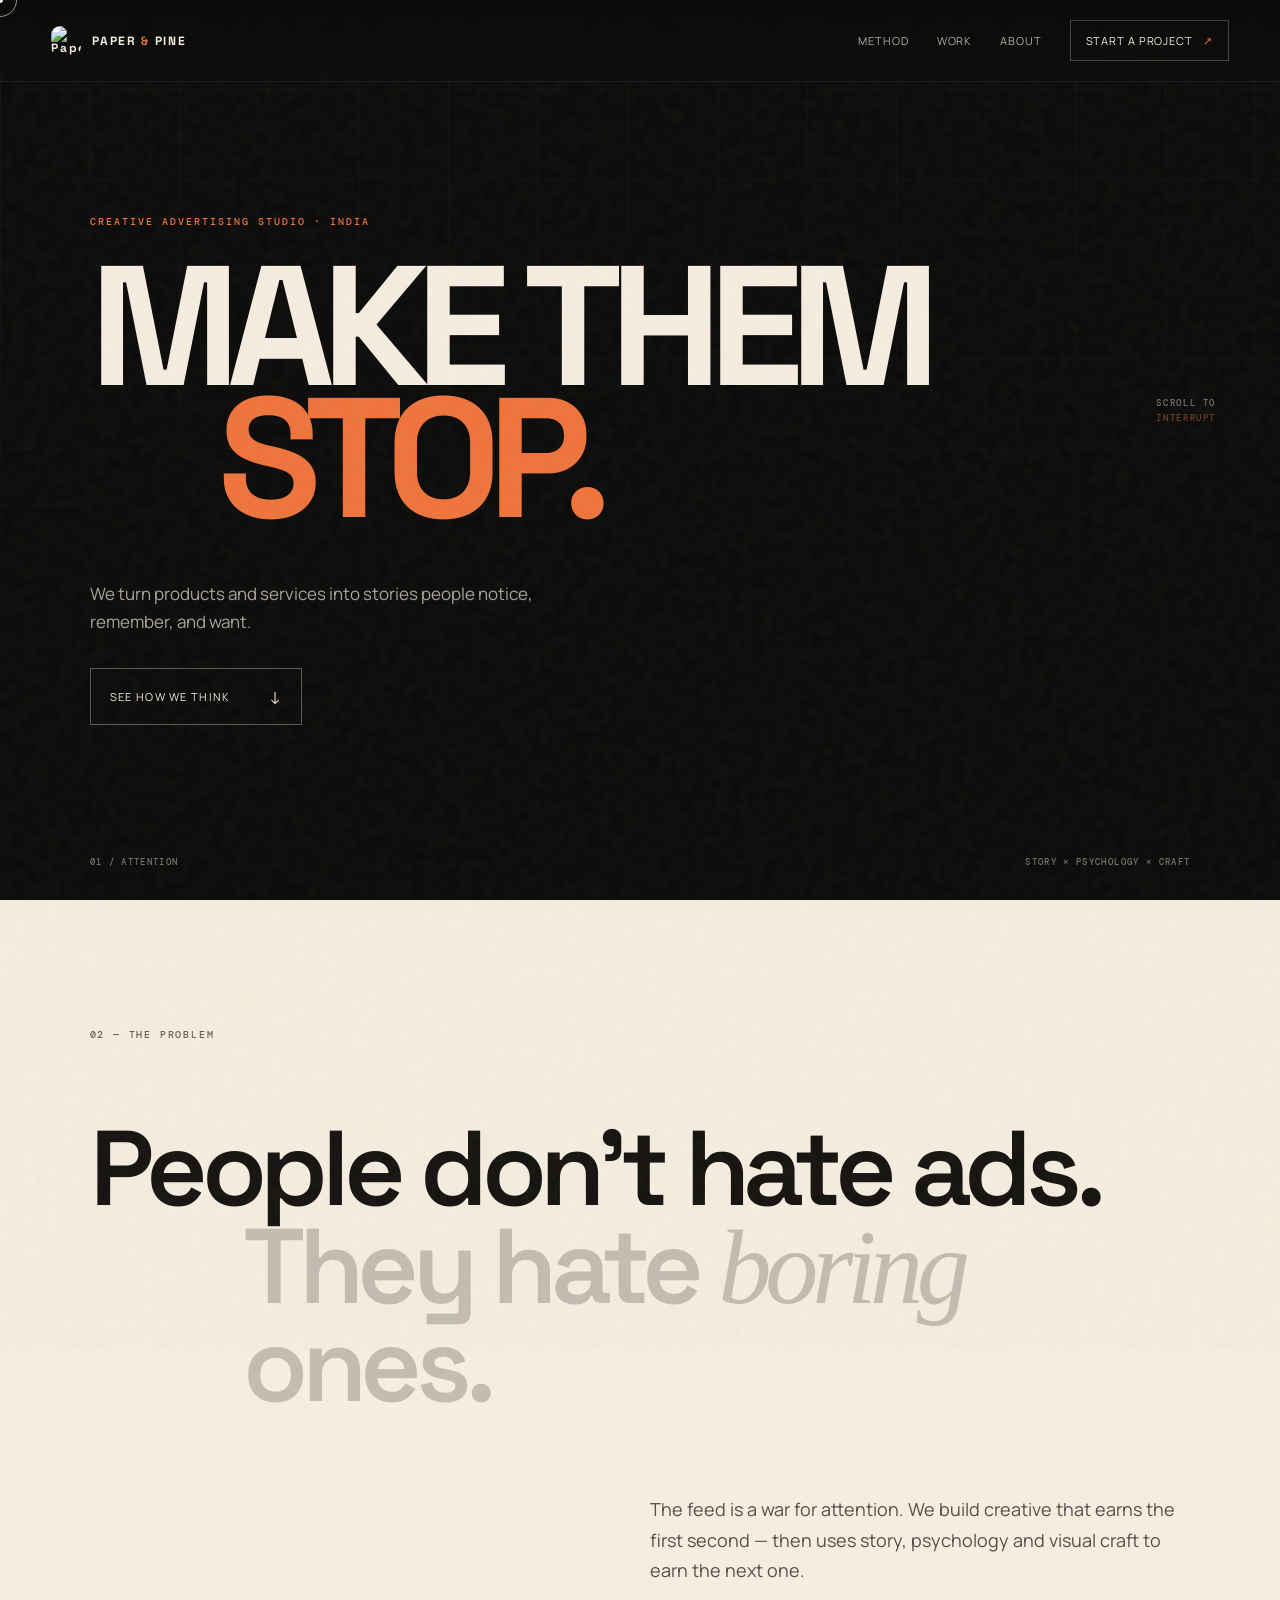
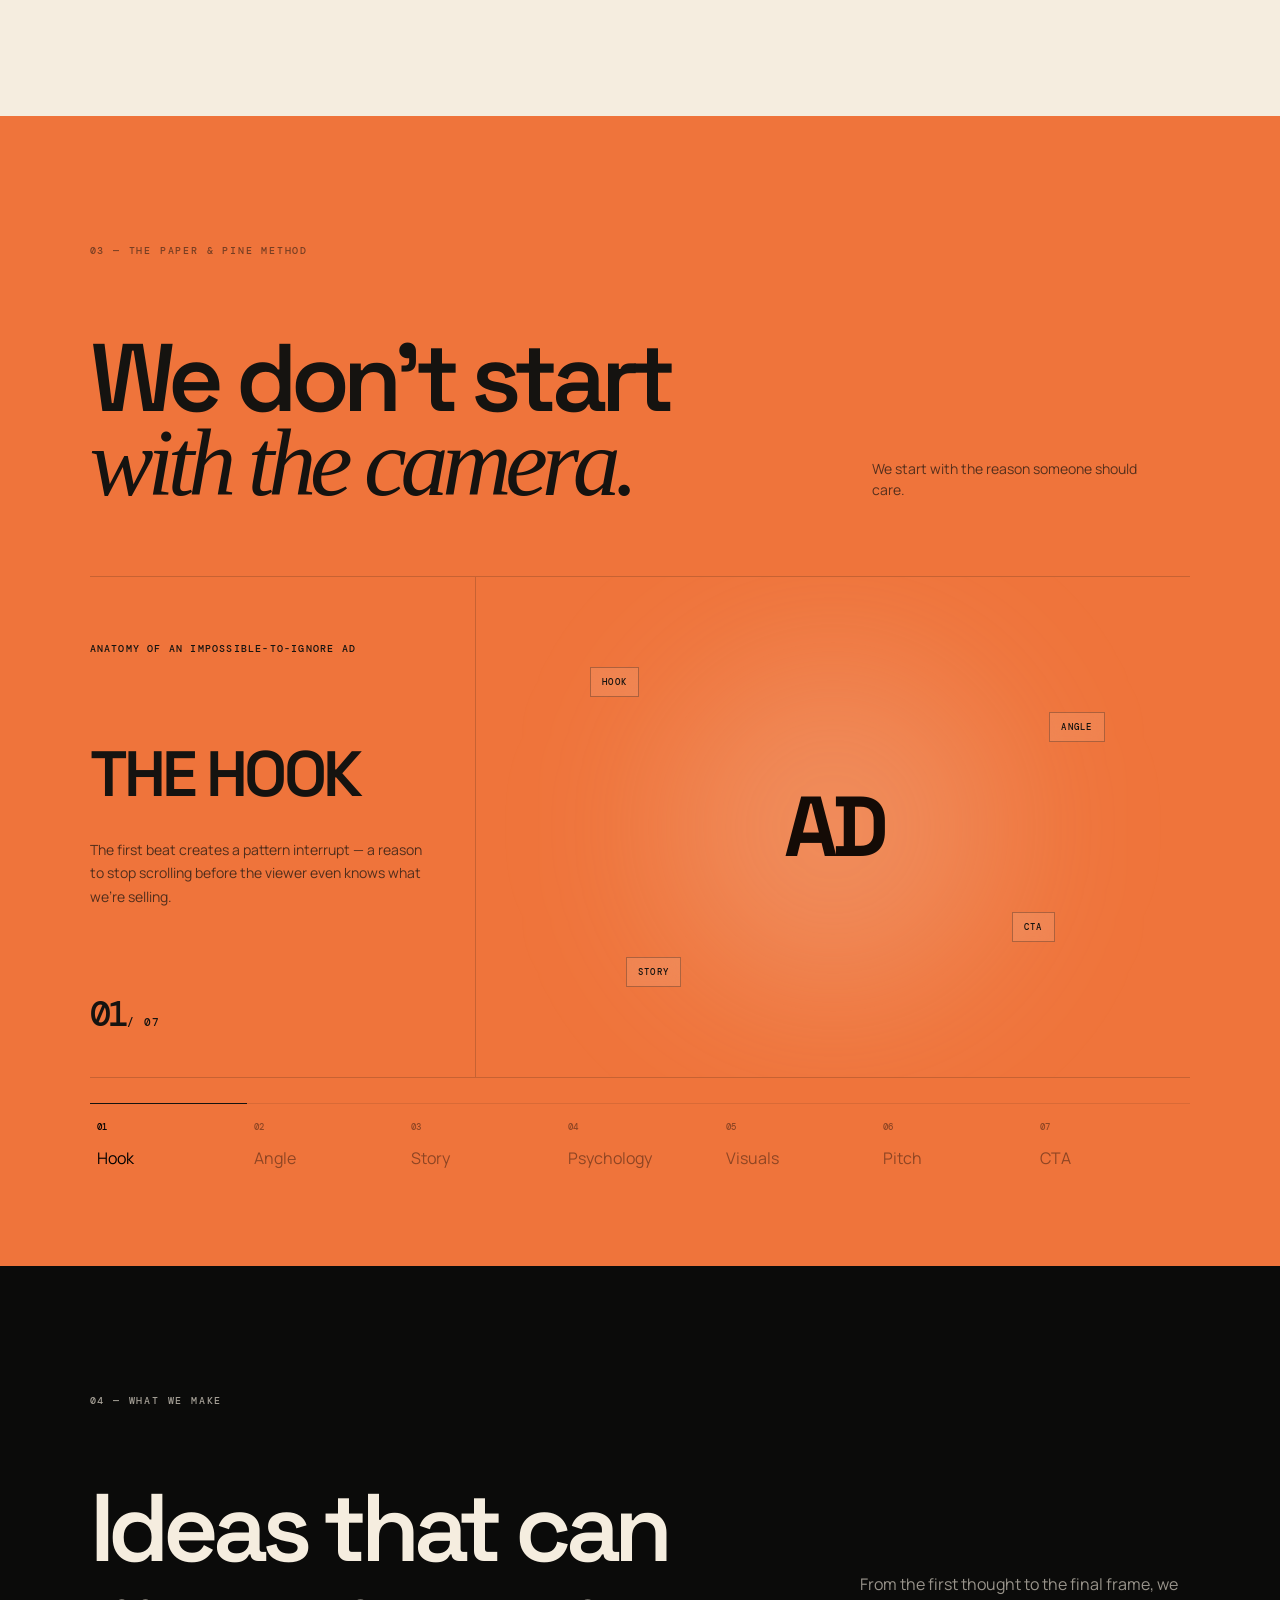
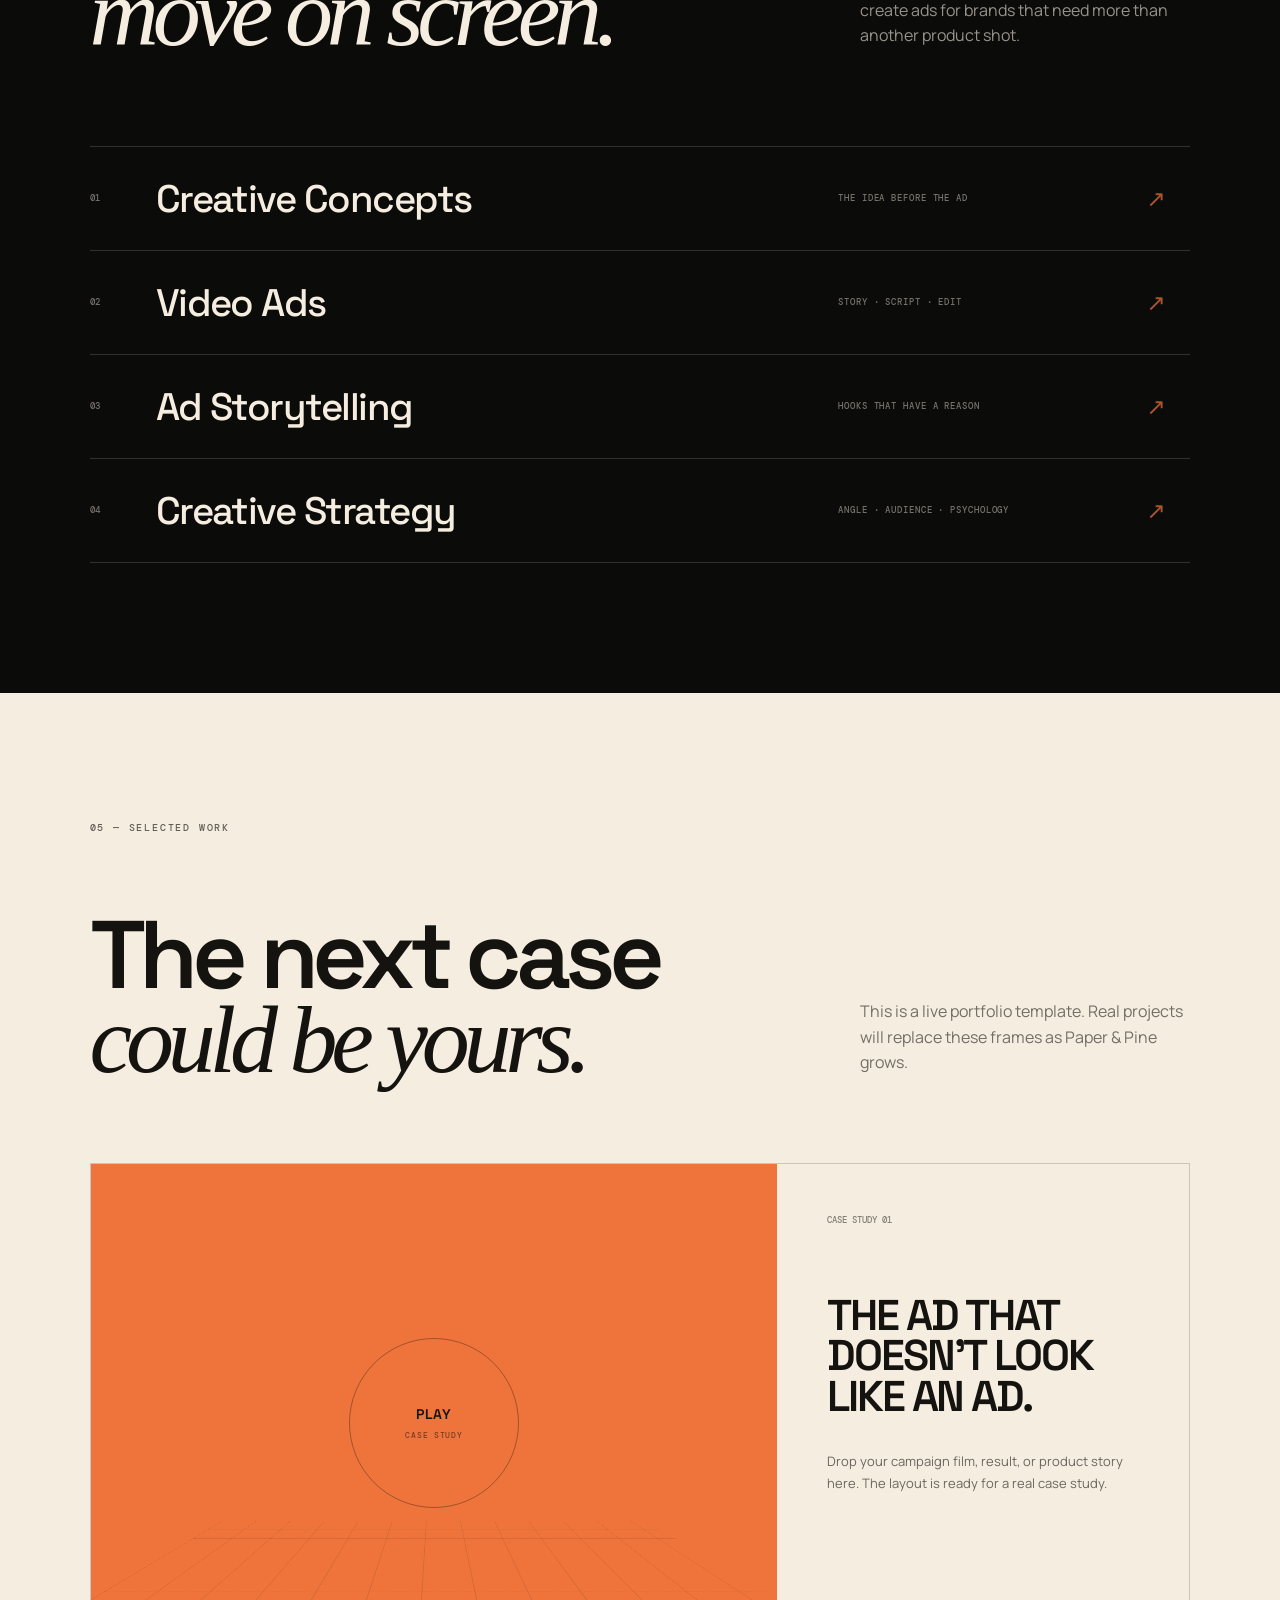
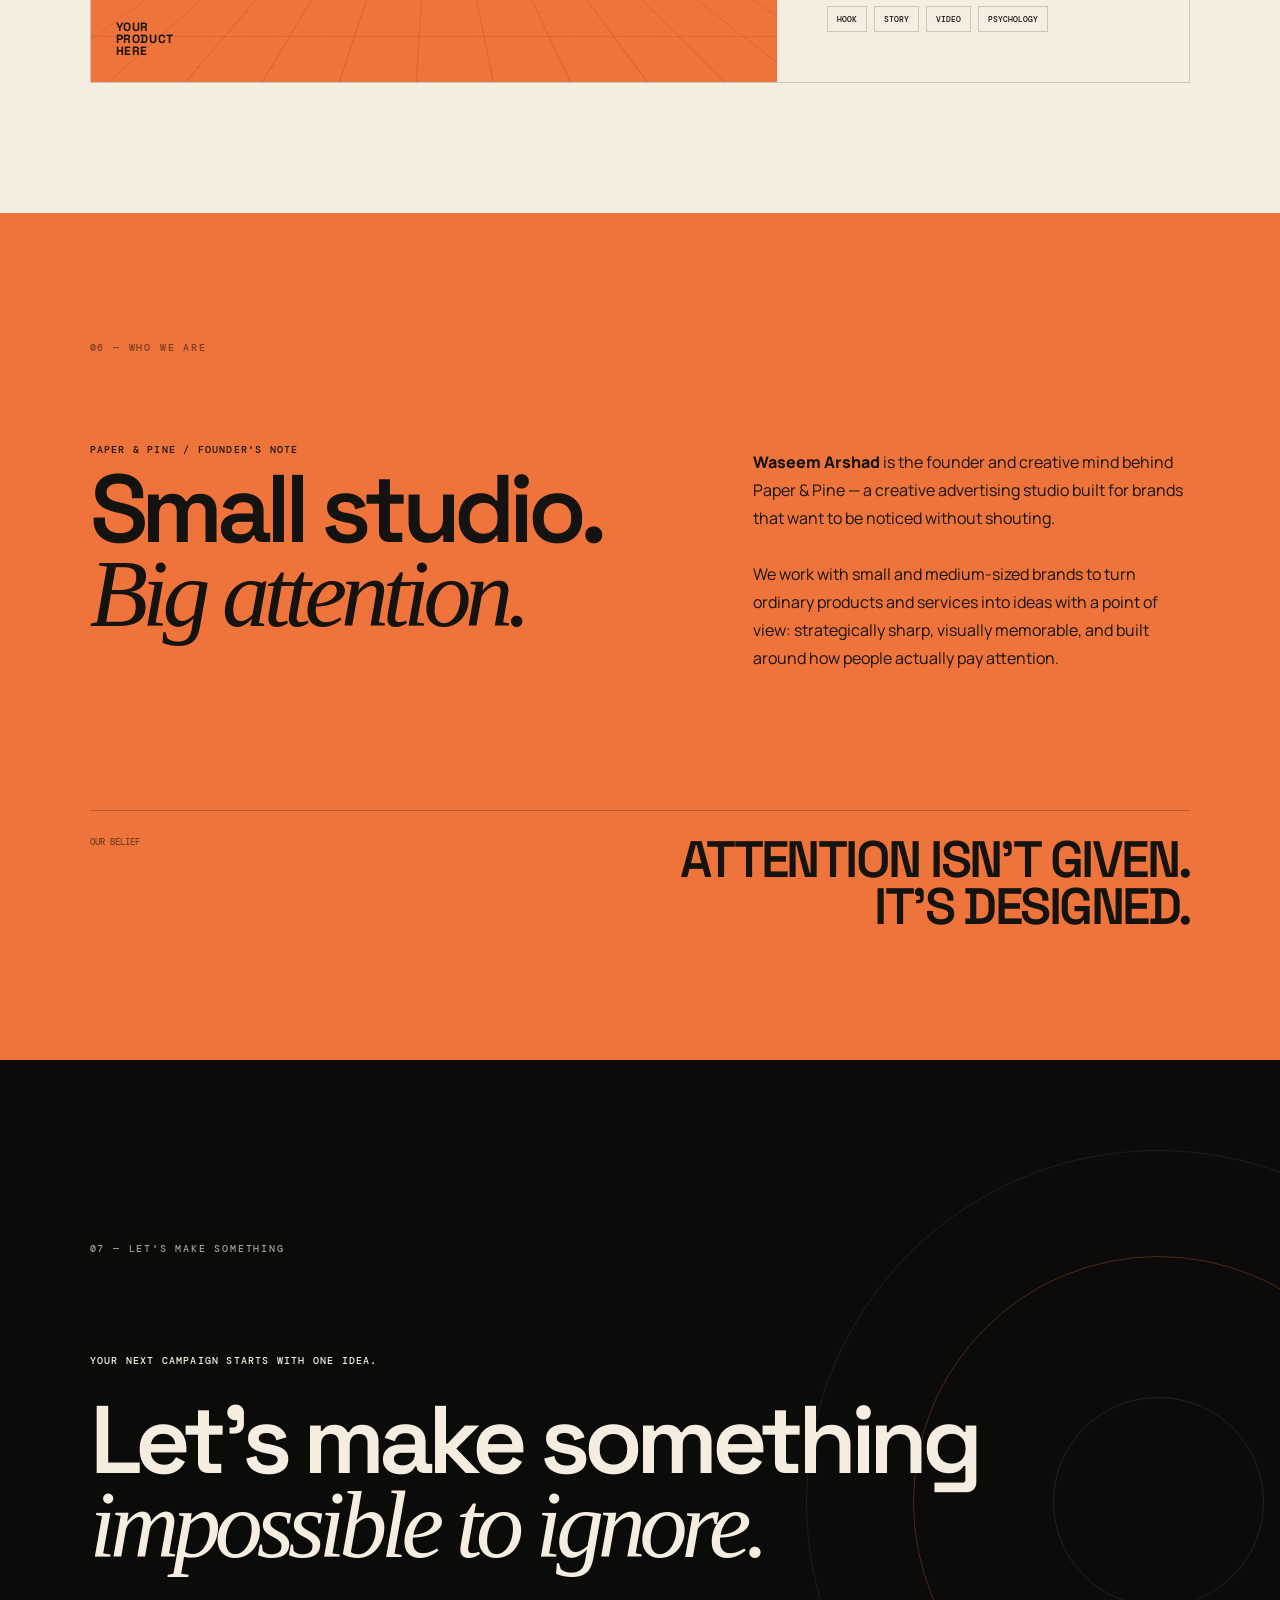
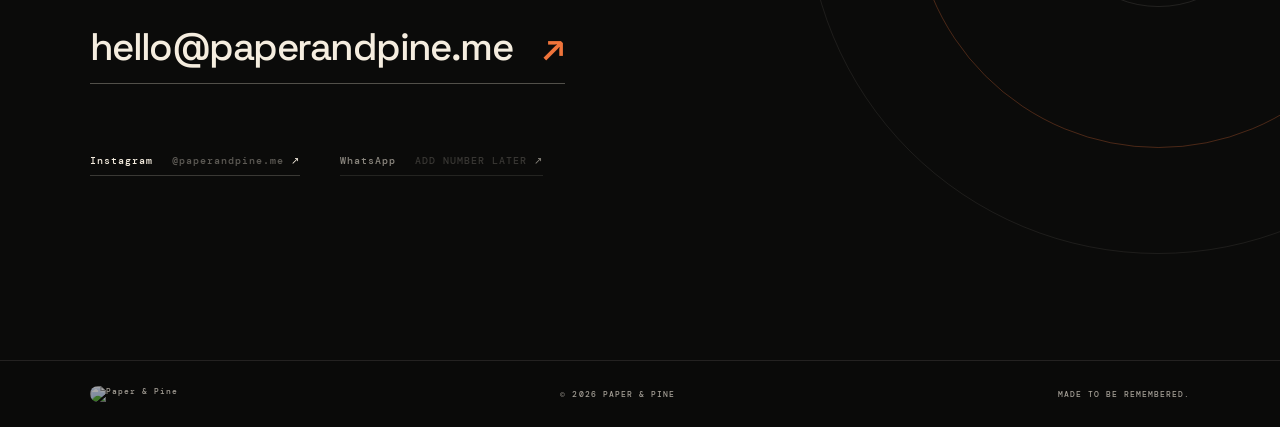
==== index.html @ f8dd753f "Add files via upload" ====
<!doctype html>
<html lang="en">
<head>
  <meta charset="utf-8" />
  <meta name="viewport" content="width=device-width, initial-scale=1" />
  <meta name="theme-color" content="#ef743b" />
  <meta name="description" content="Paper & Pine — creative advertising studio creating impossible-to-ignore video ads through storytelling, psychology and sharp creative concepts." />
  <title>Paper & Pine — Make Something Impossible to Ignore</title>
  <link rel="preconnect" href="https://fonts.googleapis.com">
  <link rel="preconnect" href="https://fonts.gstatic.com" crossorigin>
  <link href="https://fonts.googleapis.com/css2?family=DM+Mono:wght@400;500&family=Manrope:wght@400;500;600;700;800&family=Space+Grotesk:wght@400;500;600;700&display=swap" rel="stylesheet">
  <link rel="stylesheet" href="styles.css" />
</head>
<body>
  <div class="noise"></div>
  <div class="cursor-dot"></div>
  <div class="cursor-ring"></div>

  <header class="nav">
    <a class="brand" href="#top" aria-label="Paper and Pine home">
      <img src="assets/paper-pine-logo.png" alt="Paper & Pine logo" />
      <span>PAPER <i>&</i> PINE</span>
    </a>
    <nav>
      <a href="#method">Method</a>
      <a href="#work">Work</a>
      <a href="#about">About</a>
      <a href="#contact" class="nav-cta">Start a project <span>↗</span></a>
    </nav>
  </header>

  <main id="top">
    <section class="hero section-dark">
      <div class="hero-grid"></div>
      <div class="hero-copy">
        <p class="eyebrow reveal">CREATIVE ADVERTISING STUDIO · INDIA</p>
        <h1 class="hero-title">
          <span class="line reveal">MAKE THEM</span>
          <span class="line orange reveal delay-1">STOP.</span>
        </h1>
        <p class="hero-sub reveal delay-2">We turn products and services into stories people notice, remember, and want.</p>
        <a class="magnetic-button reveal delay-3" href="#method"><span>See how we think</span><b>↓</b></a>
      </div>
      <div class="hero-side-note">SCROLL TO<br><span>INTERRUPT</span></div>
      <div class="hero-mark" aria-hidden="true">
        <img src="assets/paper-pine-logo.png" alt="" />
      </div>
      <div class="hero-bottom">
        <span>01 / ATTENTION</span>
        <span>STORY × PSYCHOLOGY × CRAFT</span>
      </div>
    </section>

    <section class="manifesto section-cream">
      <div class="section-label">02 — THE PROBLEM</div>
      <div class="manifesto-wrap">
        <p class="big-statement">People don't hate ads.</p>
        <p class="big-statement muted">They hate <em>boring</em> ones.</p>
        <p class="manifesto-copy">The feed is a war for attention. We build creative that earns the first second — then uses story, psychology and visual craft to earn the next one.</p>
      </div>
    </section>

    <section id="method" class="method section-orange">
      <div class="section-label dark-label">03 — THE PAPER & PINE METHOD</div>
      <div class="method-heading">
        <h2>We don't start<br><span>with the camera.</span></h2>
        <p>We start with the reason someone should care.</p>
      </div>
      <div class="breakdown-shell">
        <div class="breakdown-copy">
          <p class="mono">ANATOMY OF AN IMPOSSIBLE-TO-IGNORE AD</p>
          <h3 id="breakdownTitle">THE HOOK</h3>
          <p id="breakdownText">The first beat creates a pattern interrupt — a reason to stop scrolling before the viewer even knows what we're selling.</p>
          <div class="breakdown-counter"><span id="stepNo">01</span><span>/ 07</span></div>
        </div>
        <div class="scene3d" id="scene3d">
          <div class="scene-glow"></div>
          <canvas id="threeCanvas"></canvas>
          <div class="orbit-label label-hook">HOOK</div>
          <div class="orbit-label label-angle">ANGLE</div>
          <div class="orbit-label label-story">STORY</div>
          <div class="orbit-label label-cta">CTA</div>
          <div class="core-word">AD</div>
        </div>
      </div>
      <div class="method-steps" id="methodSteps">
        <button class="method-step active" data-step="0"><span>01</span>Hook</button>
        <button class="method-step" data-step="1"><span>02</span>Angle</button>
        <button class="method-step" data-step="2"><span>03</span>Story</button>
        <button class="method-step" data-step="3"><span>04</span>Psychology</button>
        <button class="method-step" data-step="4"><span>05</span>Visuals</button>
        <button class="method-step" data-step="5"><span>06</span>Pitch</button>
        <button class="method-step" data-step="6"><span>07</span>CTA</button>
      </div>
    </section>

    <section class="services section-dark">
      <div class="section-label">04 — WHAT WE MAKE</div>
      <div class="services-intro">
        <h2>Ideas that can<br><span>move on screen.</span></h2>
        <p>From the first thought to the final frame, we create ads for brands that need more than another product shot.</p>
      </div>
      <div class="service-list">
        <div class="service-row"><span>01</span><strong>Creative Concepts</strong><small>THE IDEA BEFORE THE AD</small><b>↗</b></div>
        <div class="service-row"><span>02</span><strong>Video Ads</strong><small>STORY · SCRIPT · EDIT</small><b>↗</b></div>
        <div class="service-row"><span>03</span><strong>Ad Storytelling</strong><small>HOOKS THAT HAVE A REASON</small><b>↗</b></div>
        <div class="service-row"><span>04</span><strong>Creative Strategy</strong><small>ANGLE · AUDIENCE · PSYCHOLOGY</small><b>↗</b></div>
      </div>
    </section>

    <section id="work" class="work section-cream">
      <div class="section-label">05 — SELECTED WORK</div>
      <div class="work-heading">
        <h2>The next case<br><span>could be yours.</span></h2>
        <p>This is a live portfolio template. Real projects will replace these frames as Paper & Pine grows.</p>
      </div>
      <article class="case-template">
        <div class="case-visual">
          <div class="case-grid"></div>
          <div class="case-play">PLAY<br><span>CASE STUDY</span></div>
          <div class="case-stamp">YOUR<br>PRODUCT<br>HERE</div>
        </div>
        <div class="case-meta">
          <span>CASE STUDY 01</span>
          <h3>THE AD THAT<br>DOESN'T LOOK LIKE AN AD.</h3>
          <p>Drop your campaign film, result, or product story here. The layout is ready for a real case study.</p>
          <div class="fake-tags"><i>HOOK</i><i>STORY</i><i>VIDEO</i><i>PSYCHOLOGY</i></div>
        </div>
      </article>
    </section>

    <section id="about" class="about section-orange">
      <div class="section-label dark-label">06 — WHO WE ARE</div>
      <div class="about-grid">
        <div>
          <p class="mono">PAPER & PINE / FOUNDER'S NOTE</p>
          <h2>Small studio.<br><span>Big attention.</span></h2>
        </div>
        <div class="about-copy">
          <p><strong>Waseem Arshad</strong> is the founder and creative mind behind Paper & Pine — a creative advertising studio built for brands that want to be noticed without shouting.</p>
          <p>We work with small and medium-sized brands to turn ordinary products and services into ideas with a point of view: strategically sharp, visually memorable, and built around how people actually pay attention.</p>
        </div>
      </div>
      <div class="belief"><span>OUR BELIEF</span><strong>ATTENTION ISN'T GIVEN.<br>IT'S DESIGNED.</strong></div>
    </section>

    <section id="contact" class="contact section-dark">
      <div class="contact-orbit" aria-hidden="true"></div>
      <div class="section-label">07 — LET'S MAKE SOMETHING</div>
      <div class="contact-content">
        <p class="mono">YOUR NEXT CAMPAIGN STARTS WITH ONE IDEA.</p>
        <h2>Let's make something<br><span>impossible to ignore.</span></h2>
        <a class="contact-email" href="mailto:hello@paperandpine.me">hello@paperandpine.me <span>↗</span></a>
        <div class="contact-links">
          <a href="https://instagram.com/paperandpine.me" target="_blank" rel="noopener">Instagram <span>@paperandpine.me</span> ↗</a>
          <a class="whatsapp-placeholder" href="#" aria-label="WhatsApp — add number later" onclick="return false;">WhatsApp <span>ADD NUMBER LATER</span> ↗</a>
        </div>
      </div>
    </section>
  </main>

  <footer>
    <div><img src="assets/paper-pine-logo.png" alt="Paper & Pine" /></div>
    <span>© <span id="year"></span> PAPER & PINE</span>
    <span>MADE TO BE REMEMBERED.</span>
  </footer>

  <script src="https://cdnjs.cloudflare.com/ajax/libs/three.js/r128/three.min.js"></script>
  <script src="https://cdnjs.cloudflare.com/ajax/libs/gsap/3.12.5/gsap.min.js"></script>
  <script src="https://cdnjs.cloudflare.com/ajax/libs/gsap/3.12.5/ScrollTrigger.min.js"></script>
  <script src="script.js"></script>
</body>
</html>
---- styles.css ----
:root{--orange:#ef743b;--orange2:#f2834c;--cream:#f5eddf;--black:#0b0b0a;--ink:#151310;--line:rgba(245,237,223,.17);--darkline:rgba(21,19,16,.18);--ease:cubic-bezier(.2,.75,.2,1)}
*{box-sizing:border-box}html{scroll-behavior:smooth}body{margin:0;background:var(--black);color:var(--cream);font-family:Manrope,system-ui,sans-serif;overflow-x:hidden;cursor:none}a{color:inherit;text-decoration:none}button{font:inherit}::selection{background:var(--cream);color:var(--orange)}
.noise{position:fixed;inset:-50%;z-index:20;pointer-events:none;opacity:.055;background-image:url("data:image/svg+xml,%3Csvg viewBox='0 0 180 180' xmlns='http://www.w3.org/2000/svg'%3E%3Cfilter id='n'%3E%3CfeTurbulence type='fractalNoise' baseFrequency='.85' numOctaves='4' stitchTiles='stitch'/%3E%3C/filter%3E%3Crect width='100%25' height='100%25' filter='url(%23n)' opacity='.9'/%3E%3C/svg%3E");animation:noise .22s steps(2) infinite}.cursor-dot,.cursor-ring{position:fixed;pointer-events:none;z-index:100;transform:translate(-50%,-50%);border-radius:50%}.cursor-dot{width:6px;height:6px;background:var(--cream)}.cursor-ring{width:34px;height:34px;border:1px solid rgba(245,237,223,.6);transition:width .25s,height .25s,border-color .25s}.cursor-ring.big{width:60px;height:60px;border-color:var(--orange)}
.nav{height:82px;position:fixed;z-index:50;top:0;left:0;right:0;display:flex;align-items:center;justify-content:space-between;padding:0 4vw;border-bottom:1px solid rgba(245,237,223,.09);background:linear-gradient(to bottom,rgba(11,11,10,.88),transparent);backdrop-filter:blur(8px)}.brand{display:flex;align-items:center;gap:11px;font:700 12px/1 Space Grotesk;letter-spacing:.14em}.brand img{width:30px;height:30px;object-fit:cover;border-radius:9px}.brand i{font-style:normal;color:var(--orange)}nav{display:flex;align-items:center;gap:28px;font-size:11px;letter-spacing:.08em;text-transform:uppercase}nav a{opacity:.72;transition:.3s}nav a:hover{opacity:1}.nav-cta{border:1px solid rgba(245,237,223,.25);padding:12px 15px;opacity:1!important}.nav-cta span{color:var(--orange);margin-left:7px}
section{position:relative;padding:130px 7vw}.section-dark{background:var(--black)}.section-cream{background:var(--cream);color:var(--ink)}.section-orange{background:var(--orange);color:var(--ink)}.section-label{font:500 10px/1 'DM Mono',monospace;letter-spacing:.18em;opacity:.65}.dark-label{opacity:.55}.mono{font:500 10px/1.4 'DM Mono',monospace;letter-spacing:.12em;text-transform:uppercase}
.hero{min-height:100svh;padding-top:160px;display:flex;align-items:center;overflow:hidden}.hero-grid{position:absolute;inset:0;background:linear-gradient(rgba(245,237,223,.045) 1px,transparent 1px),linear-gradient(90deg,rgba(245,237,223,.045) 1px,transparent 1px);background-size:7vw 7vw;mask-image:linear-gradient(to bottom,black,transparent 80%)}.hero-copy{position:relative;z-index:2;max-width:1000px}.eyebrow{font:500 10px 'DM Mono';letter-spacing:.2em;color:var(--orange);margin-bottom:32px}.hero-title{font:700 clamp(70px,13.3vw,205px)/.78 Space Grotesk;letter-spacing:-.075em;margin:0}.hero-title .line{display:block}.hero-title .orange{color:var(--orange);margin-left:10vw}.hero-sub{max-width:520px;font-size:17px;line-height:1.65;color:rgba(245,237,223,.68);margin:55px 0 32px}.magnetic-button{display:inline-flex;gap:38px;align-items:center;border:1px solid rgba(245,237,223,.35);padding:16px 19px;font-size:11px;text-transform:uppercase;letter-spacing:.12em;transition:.35s}.magnetic-button:hover{background:var(--orange);border-color:var(--orange);color:var(--black);transform:translateY(-3px)}.magnetic-button b{font-size:17px;font-weight:400}.hero-side-note{position:absolute;right:5vw;top:44%;font:500 9px/1.7 'DM Mono';letter-spacing:.18em;text-align:right;opacity:.45}.hero-side-note span{color:var(--orange)}.hero-mark{position:absolute;right:6vw;bottom:12vh;width:23vw;max-width:340px;min-width:190px;opacity:.12;filter:grayscale(1);mix-blend-mode:screen}.hero-mark img{width:100%;border-radius:25%}.hero-bottom{position:absolute;left:7vw;right:7vw;bottom:32px;display:flex;justify-content:space-between;font:500 9px 'DM Mono';letter-spacing:.15em;opacity:.45}
.manifesto{min-height:90vh;display:flex;flex-direction:column;justify-content:center}.manifesto-wrap{max-width:1200px;margin:80px auto 0;width:100%}.big-statement{font:600 clamp(52px,8.3vw,130px)/.92 Space Grotesk;letter-spacing:-.06em;margin:0}.big-statement.muted{opacity:.22;margin-left:12vw}.big-statement em{font-family:Georgia,serif;font-weight:400}.manifesto-copy{font-size:18px;line-height:1.7;max-width:540px;margin:80px 0 0 auto;opacity:.72}
.method{min-height:100vh;padding-bottom:80px}.method-heading{display:flex;justify-content:space-between;align-items:flex-end;margin:80px 0 70px}.method-heading h2,.services-intro h2,.work-heading h2,.about h2,.contact h2{font:600 clamp(55px,7.5vw,118px)/.88 Space Grotesk;letter-spacing:-.065em;margin:0}.method-heading h2 span,.services-intro h2 span,.work-heading h2 span,.about h2 span,.contact h2 span{font-style:italic;font-family:Georgia,serif;font-weight:400}.method-heading p{max-width:280px;font-size:14px;line-height:1.5;opacity:.7;margin:0 3vw 6px 0}.breakdown-shell{display:grid;grid-template-columns:35% 65%;min-height:500px;border-top:1px solid var(--darkline);border-bottom:1px solid var(--darkline)}.breakdown-copy{padding:55px 50px 40px 0;display:flex;flex-direction:column}.breakdown-copy h3{font:600 clamp(42px,5vw,78px)/.9 Space Grotesk;letter-spacing:-.06em;margin:80px 0 20px}.breakdown-copy p:not(.mono){max-width:400px;line-height:1.7;font-size:14px;opacity:.72}.breakdown-counter{margin-top:auto;font:500 11px 'DM Mono';letter-spacing:.1em}.breakdown-counter span:first-child{font-size:35px;letter-spacing:-.06em}.scene3d{min-height:500px;position:relative;overflow:hidden;border-left:1px solid var(--darkline);display:flex;align-items:center;justify-content:center}.scene3d canvas{position:absolute!important;inset:0;width:100%!important;height:100%!important}.scene-glow{position:absolute;width:340px;height:340px;border-radius:50%;background:rgba(245,237,223,.2);filter:blur(80px)}.core-word{position:absolute;font:700 85px Space Grotesk;letter-spacing:-.08em;mix-blend-mode:multiply;pointer-events:none}.orbit-label{position:absolute;border:1px solid rgba(21,19,16,.3);padding:8px 11px;font:500 9px 'DM Mono';letter-spacing:.14em;background:rgba(245,237,223,.12);backdrop-filter:blur(6px);z-index:2}.label-hook{top:18%;left:16%}.label-angle{top:27%;right:12%}.label-story{bottom:18%;left:21%}.label-cta{bottom:27%;right:19%}.method-steps{display:grid;grid-template-columns:repeat(7,1fr);margin-top:25px}.method-step{background:none;border:0;border-top:1px solid rgba(21,19,16,.25);padding:17px 7px;text-align:left;cursor:none;opacity:.4;transition:.3s}.method-step span{display:block;font:500 9px 'DM Mono';margin-bottom:14px}.method-step.active,.method-step:hover{opacity:1;border-top-color:var(--ink)}
.services{min-height:100vh}.services-intro{display:flex;justify-content:space-between;align-items:flex-end;margin:80px 0 90px}.services-intro p{max-width:330px;line-height:1.6;opacity:.6;margin:0 0 7px}.service-list{border-top:1px solid var(--line)}.service-row{display:grid;grid-template-columns:6% 1fr 28% 4%;align-items:center;border-bottom:1px solid var(--line);padding:27px 0;transition:.4s}.service-row span,.service-row small{font:500 9px 'DM Mono';opacity:.45;letter-spacing:.1em}.service-row strong{font:500 clamp(22px,3vw,43px) Space Grotesk;letter-spacing:-.04em}.service-row b{font-size:23px;font-weight:400;color:var(--orange);opacity:.7}.service-row:hover{padding-left:18px;background:rgba(239,116,59,.06)}
.work{min-height:100vh}.work-heading{display:flex;justify-content:space-between;align-items:flex-end;margin:80px 0}.work-heading p{max-width:330px;line-height:1.6;opacity:.58;margin:0 0 7px}.case-template{display:grid;grid-template-columns:1.25fr .75fr;min-height:520px;border:1px solid var(--darkline)}.case-visual{position:relative;background:var(--orange);overflow:hidden;display:flex;align-items:center;justify-content:center}.case-grid{position:absolute;inset:0;background:linear-gradient(rgba(21,19,16,.12) 1px,transparent 1px),linear-gradient(90deg,rgba(21,19,16,.12) 1px,transparent 1px);background-size:55px 55px;transform:perspective(500px) rotateX(60deg) scale(1.4);transform-origin:center bottom}.case-play{position:relative;border:1px solid rgba(21,19,16,.35);border-radius:50%;width:170px;height:170px;display:flex;flex-direction:column;justify-content:center;align-items:center;font:600 14px Space Grotesk;letter-spacing:.05em;transition:.4s}.case-play span{font:500 8px 'DM Mono';margin-top:7px;opacity:.55}.case-visual:hover .case-play{transform:scale(1.12) rotate(8deg)}.case-stamp{position:absolute;left:25px;bottom:25px;font:700 12px/1 Space Grotesk;letter-spacing:.05em}.case-meta{padding:50px;display:flex;flex-direction:column}.case-meta>span{font:500 9px 'DM Mono';opacity:.5}.case-meta h3{font:600 43px/.94 Space Grotesk;letter-spacing:-.05em;margin:70px 0 20px}.case-meta p{line-height:1.7;opacity:.62;font-size:13px}.fake-tags{margin-top:auto;display:flex;gap:7px;flex-wrap:wrap}.fake-tags i{font:500 8px 'DM Mono';font-style:normal;border:1px solid var(--darkline);padding:7px 9px}
.about{min-height:90vh}.about-grid{display:grid;grid-template-columns:1.1fr .9fr;gap:10vw;margin-top:80px}.about-copy{font-size:16px;line-height:1.75;max-width:500px;padding-top:15px}.about-copy p{margin:0 0 28px}.about-copy strong{font-weight:800}.belief{border-top:1px solid rgba(21,19,16,.25);margin-top:110px;padding-top:25px;display:flex;justify-content:space-between;align-items:flex-start}.belief span{font:500 9px 'DM Mono';opacity:.55}.belief strong{font:600 clamp(27px,4vw,62px)/.92 Space Grotesk;letter-spacing:-.05em;text-align:right}
.contact{min-height:100vh;display:flex;flex-direction:column;justify-content:center;overflow:hidden}.contact-orbit{position:absolute;width:55vw;height:55vw;max-width:750px;max-height:750px;border:1px solid rgba(245,237,223,.08);border-radius:50%;right:-18vw;top:10%;animation:spin 35s linear infinite}.contact-orbit:after,.contact-orbit:before{content:"";position:absolute;border-radius:50%;border:1px solid rgba(239,116,59,.28)}.contact-orbit:after{inset:15%;}.contact-orbit:before{inset:35%;border-color:rgba(245,237,223,.1)}.contact-content{position:relative;z-index:2;margin-top:90px}.contact h2{max-width:1100px;margin:30px 0 55px}.contact-email{display:inline-flex;align-items:center;gap:30px;font:500 clamp(22px,3vw,42px) Space Grotesk;letter-spacing:-.04em;border-bottom:1px solid rgba(245,237,223,.3);padding-bottom:12px}.contact-email span{color:var(--orange)}.contact-links{display:flex;gap:40px;margin-top:70px}.contact-links a{font:500 10px 'DM Mono';letter-spacing:.1em;border-bottom:1px solid rgba(245,237,223,.2);padding-bottom:8px}.contact-links span{opacity:.35;margin-left:12px}.whatsapp-placeholder{opacity:.55}
footer{display:flex;justify-content:space-between;align-items:center;padding:25px 7vw;background:var(--black);border-top:1px solid var(--line);font:500 8px 'DM Mono';letter-spacing:.13em;opacity:.65}footer img{width:26px;height:26px;border-radius:8px}
.reveal{opacity:0;transform:translateY(35px)}@keyframes noise{0%{transform:translate(0,0)}25%{transform:translate(2%,-1%)}50%{transform:translate(-1%,2%)}75%{transform:translate(1%,1%)}100%{transform:translate(0,0)}}@keyframes spin{to{transform:rotate(360deg)}}
@media(max-width:800px){body{cursor:auto}.cursor-dot,.cursor-ring{display:none}.nav{height:70px;padding:0 5vw}.brand span{display:none}nav a:not(.nav-cta){display:none}nav{gap:0}.nav-cta{padding:10px 12px}section{padding:95px 6vw}.hero{padding-top:130px;min-height:100svh}.hero-title{font-size:19vw}.hero-title .orange{margin-left:15vw}.hero-sub{font-size:15px;margin-top:40px}.hero-mark{right:-5vw;bottom:17vh;width:42vw;opacity:.1}.hero-bottom{left:6vw;right:6vw;font-size:7px}.hero-bottom span:last-child{display:none}.hero-side-note{display:none}.manifesto{min-height:80vh}.manifesto-wrap{margin-top:55px}.big-statement{font-size:14vw}.big-statement.muted{margin-left:8vw}.manifesto-copy{margin-top:55px;font-size:15px}.method-heading,.services-intro,.work-heading{display:block;margin:55px 0}.method-heading p,.services-intro p,.work-heading p{margin-top:25px}.breakdown-shell{display:block}.breakdown-copy{padding:40px 0 0;min-height:350px}.breakdown-copy h3{margin:55px 0 20px}.scene3d{border-left:0;border-top:1px solid var(--darkline);min-height:390px}.method-steps{grid-template-columns:repeat(4,1fr);gap:0}.method-step{padding:13px 4px}.method-step:nth-child(n+5){margin-top:1px}.service-row{grid-template-columns:9% 1fr 7%;padding:22px 0}.service-row small{display:none}.service-row strong{font-size:23px}.case-template{grid-template-columns:1fr;min-height:0}.case-visual{min-height:360px}.case-meta{padding:35px}.case-meta h3{margin:50px 0 20px;font-size:35px}.about-grid{grid-template-columns:1fr;gap:35px;margin-top:55px}.belief{margin-top:70px;display:block}.belief strong{display:block;text-align:left;margin-top:25px}.contact h2{font-size:14vw}.contact-email{font-size:21px;gap:15px}.contact-links{display:flex;flex-direction:column;gap:25px;margin-top:50px}footer{padding:22px 6vw;gap:15px;flex-wrap:wrap}footer span:last-child{display:none}}
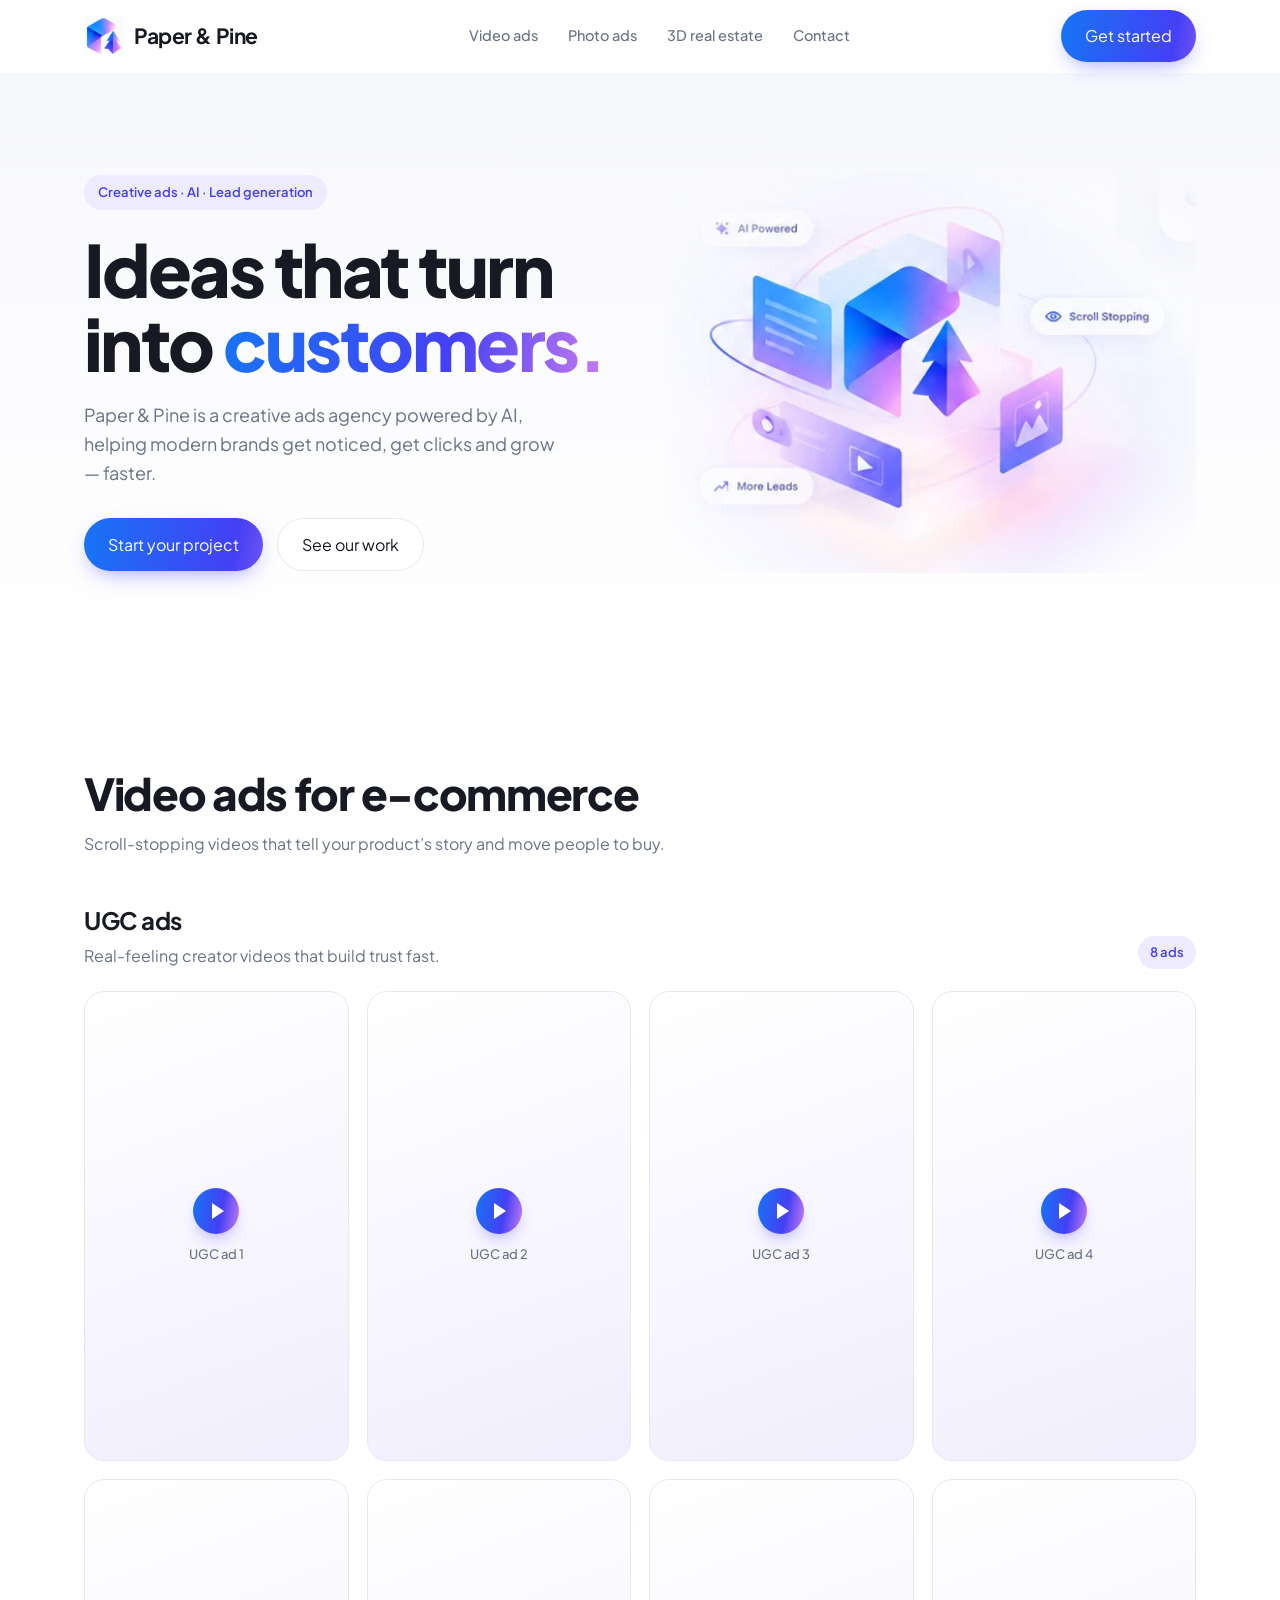
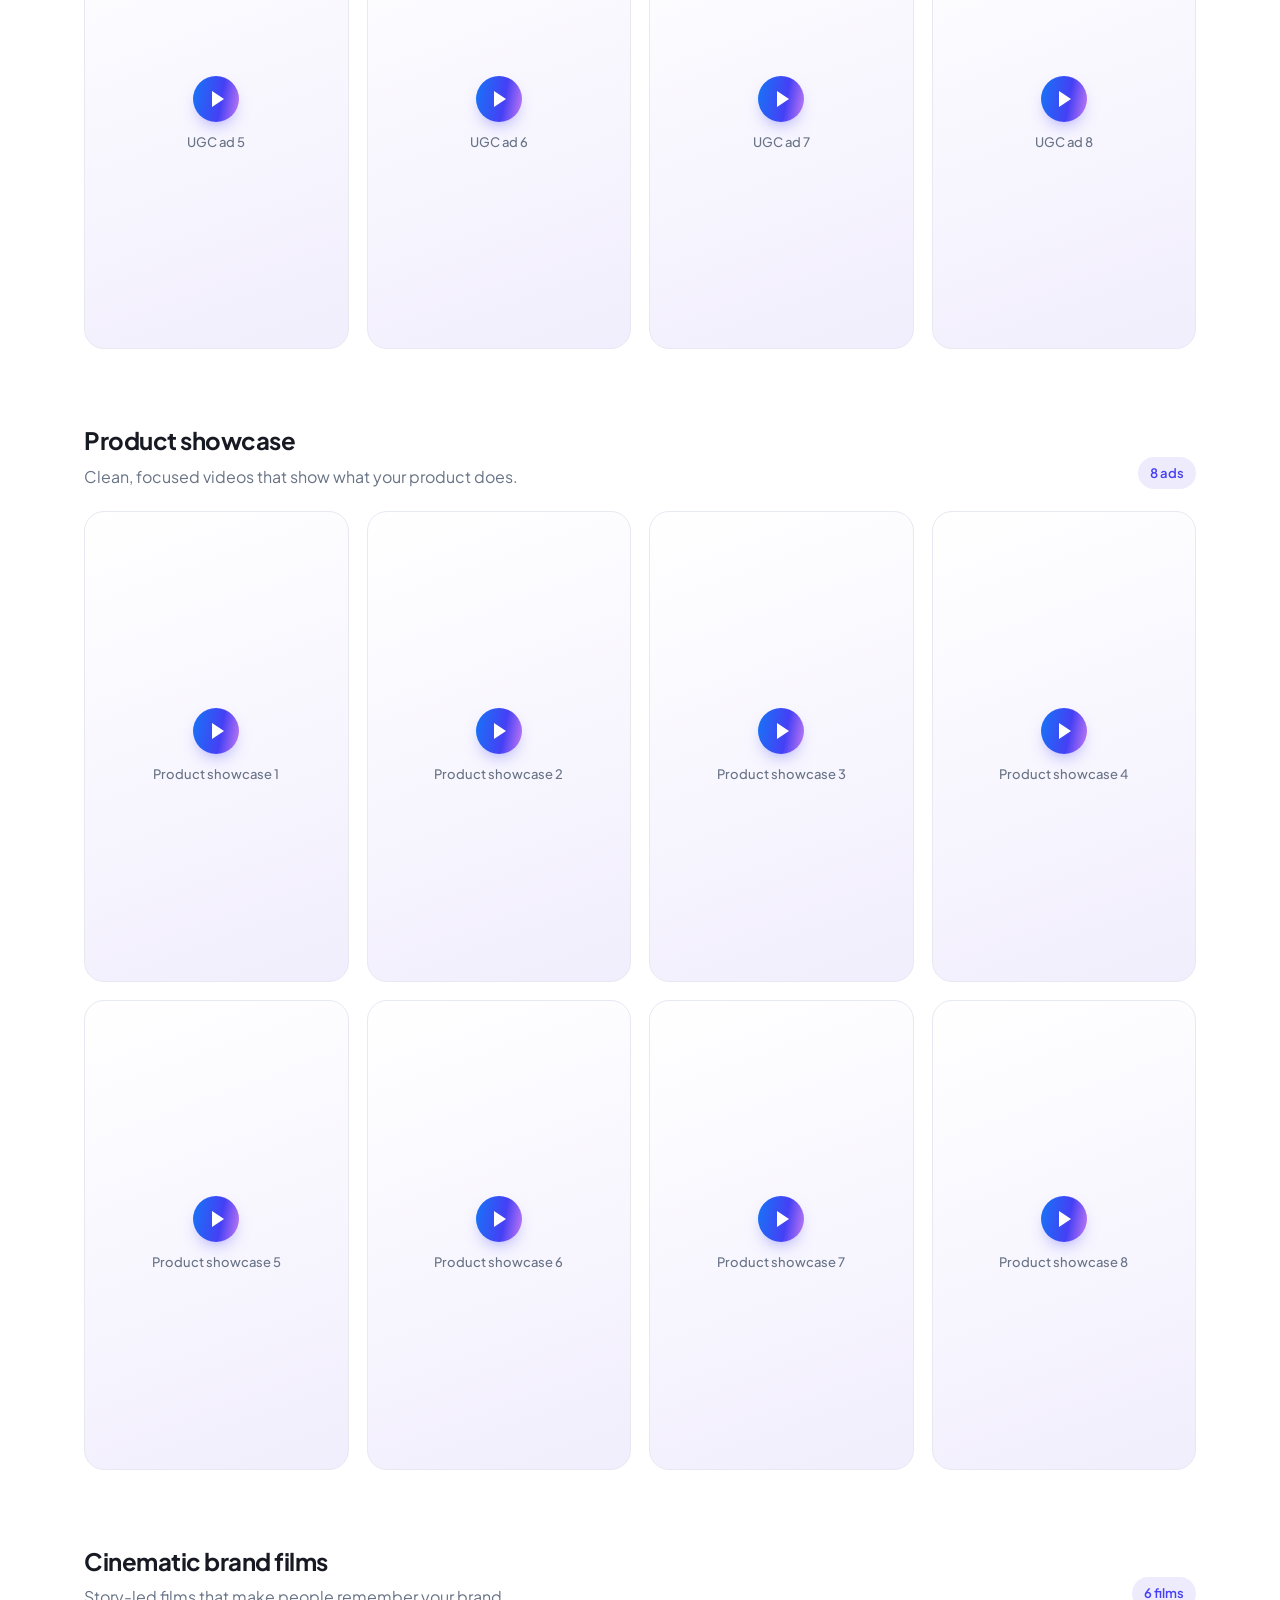
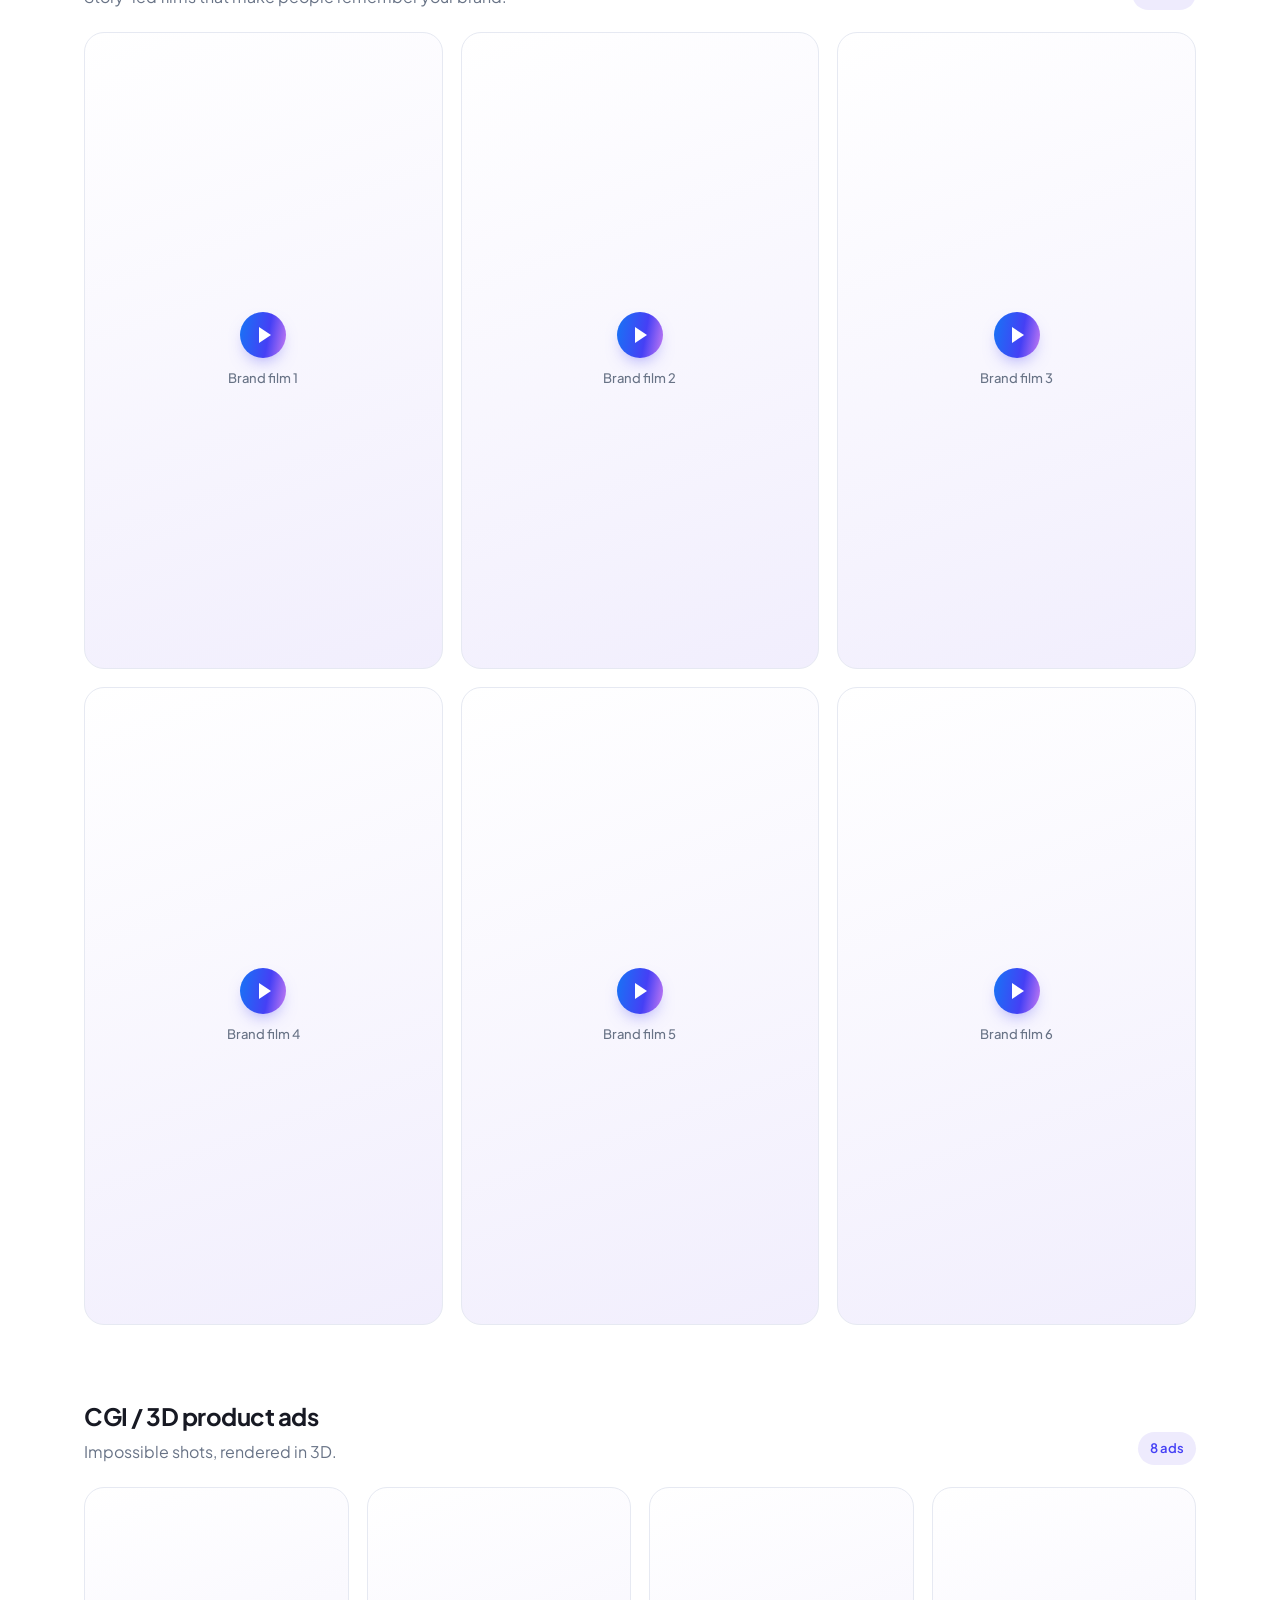
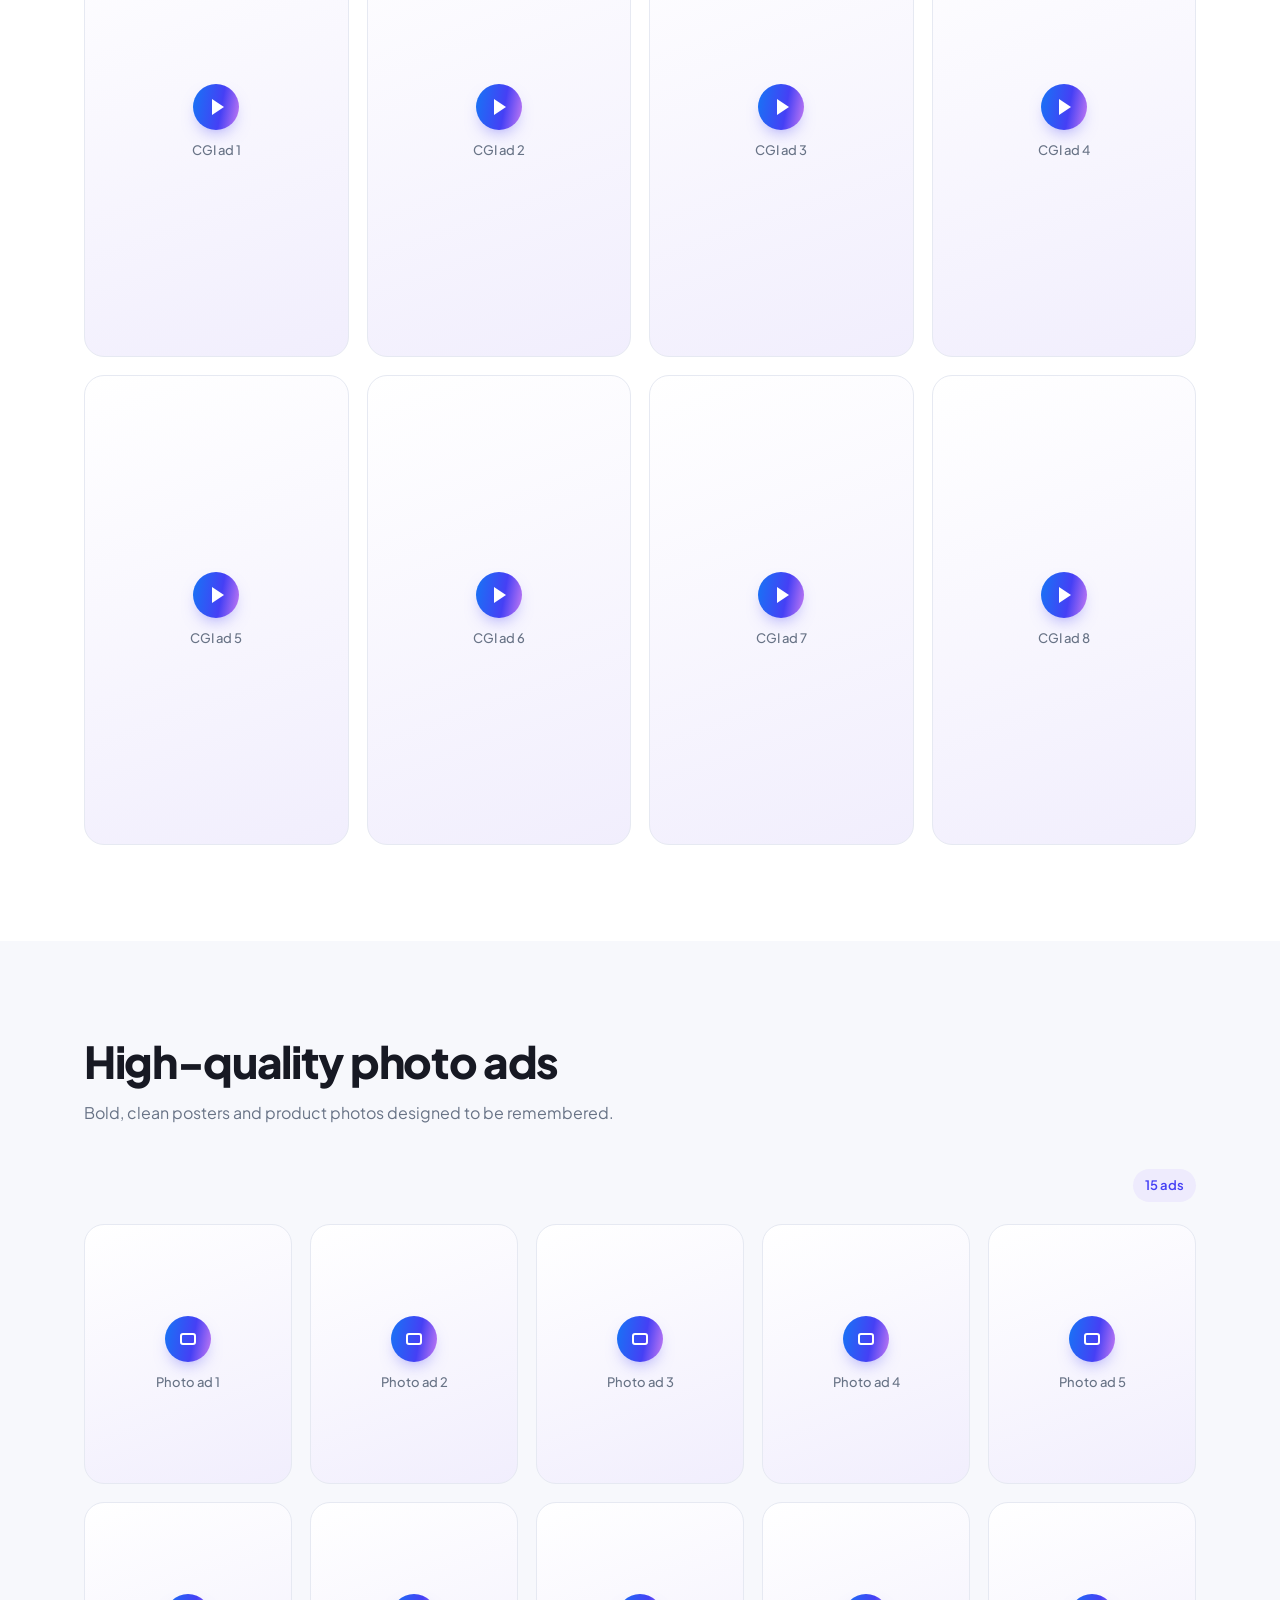
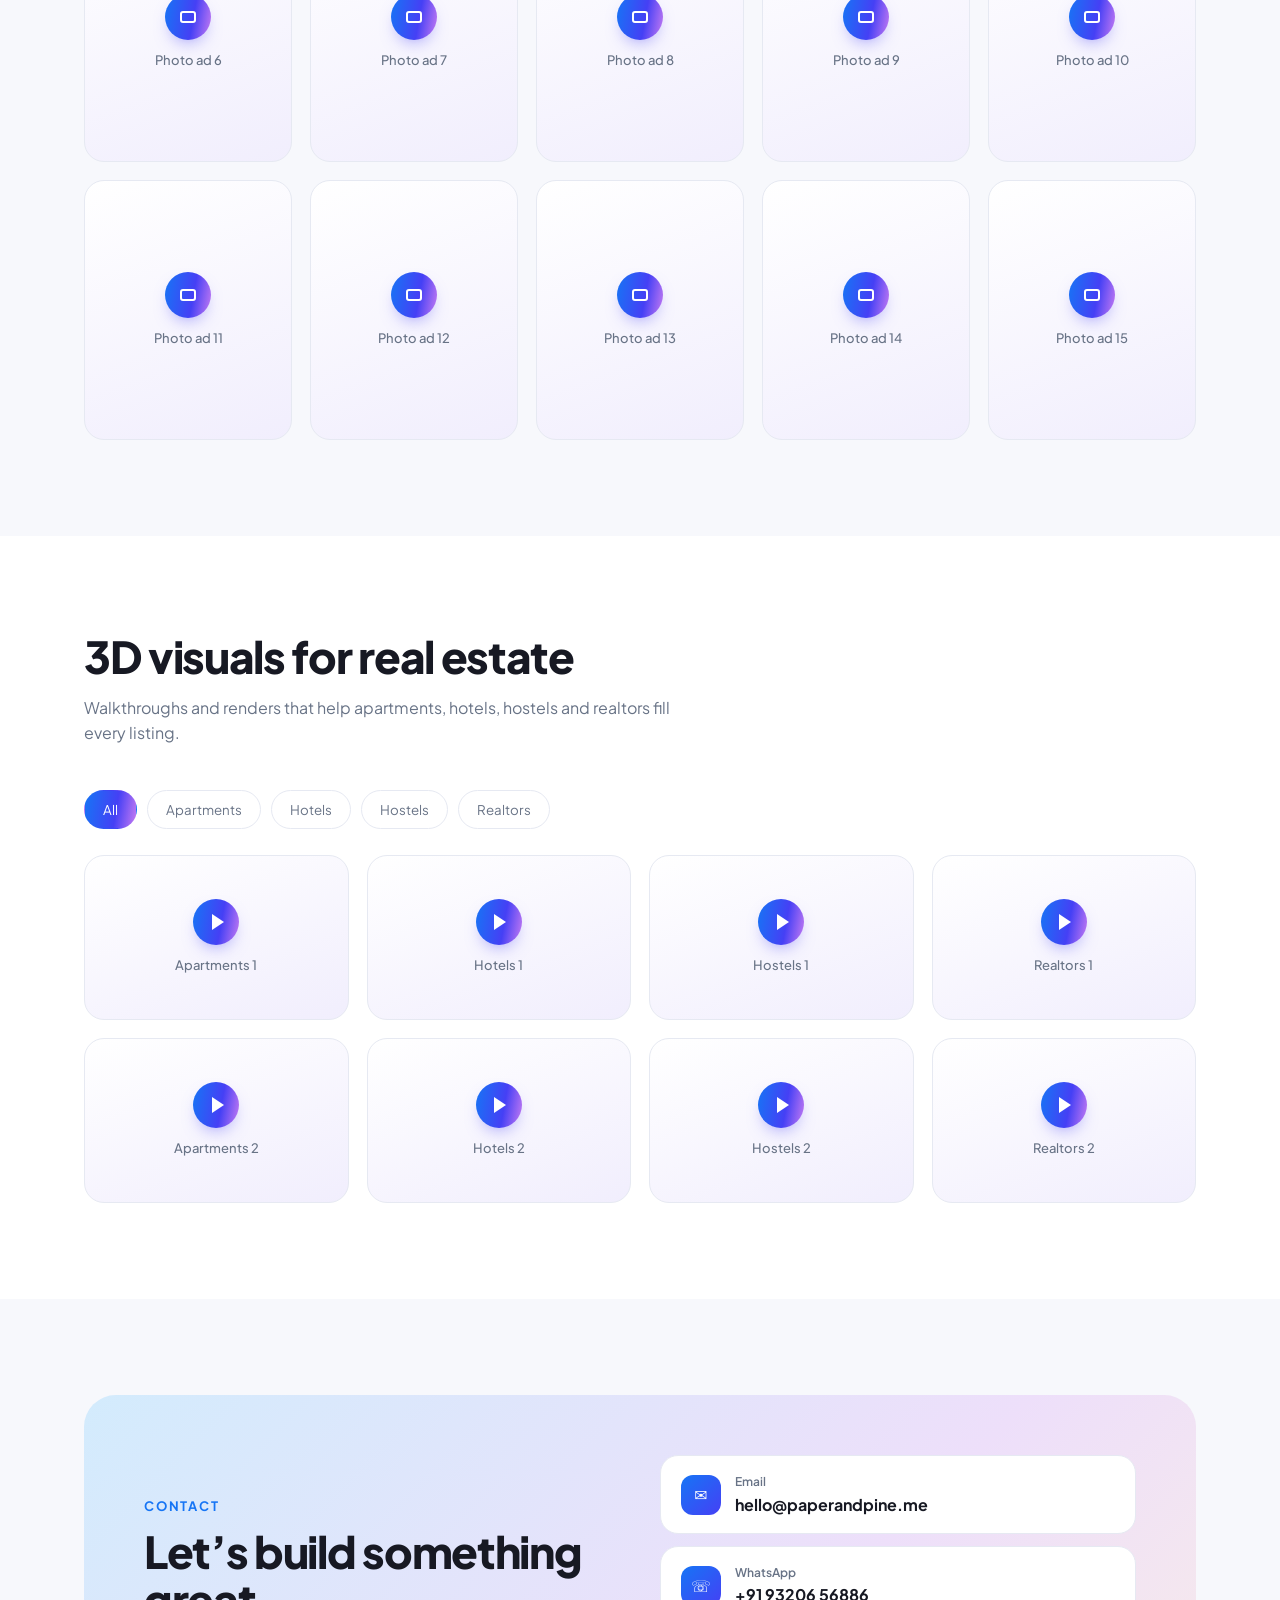
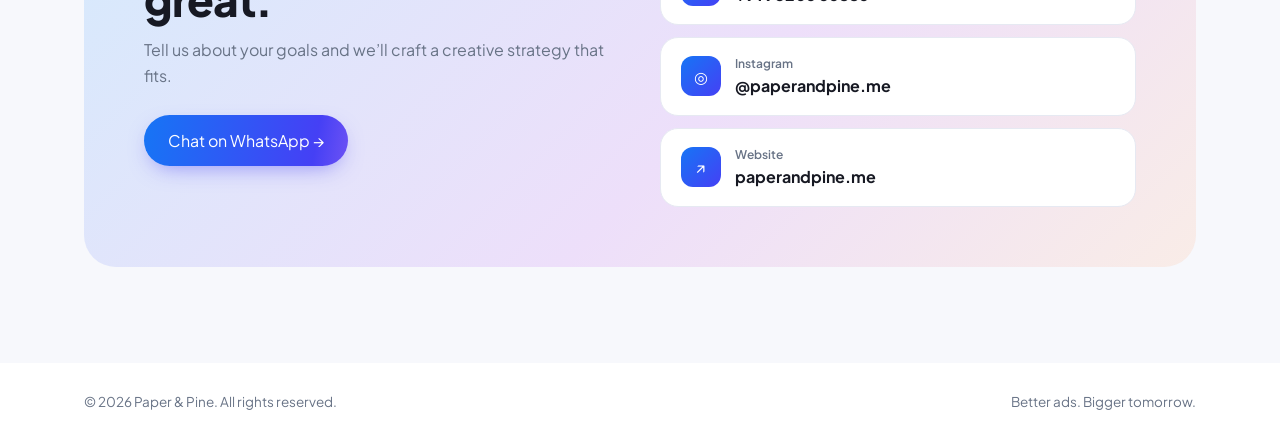
==== commit df05c20b: "Add files via upload" ====
--- a/index.html
+++ b/index.html
@@ -1,173 +1,141 @@
-<!doctype html>
-<html lang="en">
-<head>
-  <meta charset="utf-8" />
-  <meta name="viewport" content="width=device-width, initial-scale=1" />
-  <meta name="theme-color" content="#ef743b" />
-  <meta name="description" content="Paper & Pine — creative advertising studio creating impossible-to-ignore video ads through storytelling, psychology and sharp creative concepts." />
-  <title>Paper & Pine — Make Something Impossible to Ignore</title>
-  <link rel="preconnect" href="https://fonts.googleapis.com">
-  <link rel="preconnect" href="https://fonts.gstatic.com" crossorigin>
-  <link href="https://fonts.googleapis.com/css2?family=DM+Mono:wght@400;500&family=Manrope:wght@400;500;600;700;800&family=Space+Grotesk:wght@400;500;600;700&display=swap" rel="stylesheet">
-  <link rel="stylesheet" href="styles.css" />
-</head>
-<body>
-  <div class="noise"></div>
-  <div class="cursor-dot"></div>
-  <div class="cursor-ring"></div>
+<!DOCTYPE html>
+<html lang="en"><head><meta charset="utf-8">
+<meta name="viewport" content="width=device-width, initial-scale=1, viewport-fit=cover">
+<title>Paper &amp; Pine — Creative ads powered by AI</title>
+<meta name="description" content="Paper &amp; Pine is a creative ads agency powered by AI. Video ads, photo ads and 3D visuals for e-commerce brands and real estate.">
+<link rel="preconnect" href="https://fonts.googleapis.com"><link rel="preconnect" href="https://fonts.gstatic.com" crossorigin>
+<link href="https://fonts.googleapis.com/css2?family=Plus+Jakarta+Sans:wght@400;500;600;700;800&display=swap" rel="stylesheet">
+<style>
+:root{color-scheme:light;--blue:#1675F5;--sky:#42B8FF;--indigo:#4540F5;--lav:#C77BF2;--pink:#EBA0E9;--peach:#FFC9A8;--bg:#fff;--soft:#F7F8FC;--ink:#171923;--mute:#687386;--line:#E6E9F2;--grad:linear-gradient(100deg,#1675F5,#4540F5 60%,#C77BF2);
+box-sizing:border-box;padding-top:env(safe-area-inset-top,0px);padding-bottom:env(safe-area-inset-bottom,0px)}
+html{scroll-behavior:smooth;scroll-padding-top:calc(84px + env(safe-area-inset-top,0px))}
+*,*::before,*::after{box-sizing:inherit}
+body{margin:0;background:#fff;color:var(--ink);font:400 16px/1.6 "Plus Jakarta Sans",system-ui,-apple-system,"Segoe UI",Roboto,sans-serif;-webkit-font-smoothing:antialiased}
+body::before{content:"";position:fixed;inset:0 0 auto;height:env(safe-area-inset-top,0px);background:rgba(255,255,255,.9);z-index:60}
+a{color:inherit;text-decoration:none}
+:focus-visible{outline:3px solid var(--sky);outline-offset:3px;border-radius:8px}
+.wrap{max-width:1160px;margin:0 auto;padding:0 24px}
+header{position:sticky;top:env(safe-area-inset-top,0px);z-index:50;background:rgba(255,255,255,.88);backdrop-filter:blur(14px);border-bottom:1px solid transparent;transition:border-color .2s}
+header.s{border-color:var(--line)}
+.nav{display:flex;align-items:center;justify-content:space-between;height:72px;gap:16px}
+.brand{display:flex;align-items:center;gap:10px;font-weight:700;font-size:21px;letter-spacing:-.02em}
+.brand img{width:40px;height:40px;mix-blend-mode:multiply}
+.links{display:flex;gap:30px;font-size:14.5px;font-weight:500;color:var(--mute)}
+.links a:hover{color:var(--ink)}
+.btn{display:inline-flex;align-items:center;gap:10px;padding:13px 24px;border-radius:999px;font:600 14.5px/1 inherit;font-family:inherit;color:#fff;background:var(--grad);background-size:140% 100%;border:0;cursor:pointer;box-shadow:0 8px 22px -8px rgba(69,64,245,.55);transition:background-position .35s,transform .2s,box-shadow .2s}
+.btn:hover{background-position:100% 0;transform:translateY(-2px);box-shadow:0 12px 26px -8px rgba(199,123,242,.7)}
+.btn.ghost{background:#fff;color:var(--ink);box-shadow:none;border:1px solid var(--line)}
+.btn.ghost:hover{border-color:var(--lav)}
+.hero{background:linear-gradient(180deg,var(--soft),#fff);overflow:hidden}
+.hero .wrap{display:grid;grid-template-columns:1.05fr 1fr;align-items:center;gap:24px;min-height:600px;padding-top:40px;padding-bottom:40px}
+.pill{display:inline-block;padding:7px 14px;border-radius:999px;background:#EEEBFD;color:var(--indigo);font-size:13px;font-weight:600}
+h1{font-size:clamp(42px,6vw,72px);line-height:1.04;letter-spacing:-.035em;font-weight:800;margin:22px 0 20px}
+h1 em{font-style:normal;background:var(--grad);-webkit-background-clip:text;background-clip:text;color:transparent}
+.lead{font-size:18px;color:var(--mute);max-width:480px;margin:0 0 30px}
+.cta{display:flex;gap:14px;flex-wrap:wrap}
+.art{position:relative;animation:in 1.1s cubic-bezier(.2,.7,.2,1) both}
+.art img{display:block;width:100%;height:auto;-webkit-mask-image:radial-gradient(ellipse 66% 68% at 50% 50%,#000 62%,transparent 100%);mask-image:radial-gradient(ellipse 66% 68% at 50% 50%,#000 62%,transparent 100%);animation:fl 7s ease-in-out infinite}
+@keyframes in{from{opacity:0;transform:translateY(18px) scale(.97)}}
+@keyframes fl{50%{transform:translateY(-10px)}}
+section{padding:96px 0}
+.head{max-width:620px;margin-bottom:44px}
+h2{font-size:clamp(30px,4vw,44px);line-height:1.1;letter-spacing:-.03em;font-weight:800;margin:0 0 14px}
+.head p,.sub p{color:var(--mute);margin:0}
+.group{background:var(--soft)}
+.sub{display:flex;align-items:flex-end;justify-content:space-between;gap:20px;margin:0 0 22px;flex-wrap:wrap}
+.sub h3{font-size:24px;letter-spacing:-.02em;margin:0 0 4px;font-weight:700}
+.count{font-size:13px;font-weight:600;color:var(--indigo);background:#EEEBFD;padding:6px 12px;border-radius:999px}
+.block{margin-bottom:72px}.block:last-child{margin-bottom:0}
+.kind{display:flex;align-items:center;gap:12px;margin-bottom:36px;font-weight:700;font-size:15px;color:var(--mute)}
+.kind::after{content:"";flex:1;height:1px;background:var(--line)}
+.grid{display:grid;gap:18px;grid-template-columns:repeat(4,1fr)}
+.grid.g5{grid-template-columns:repeat(5,1fr)}
+.grid.g3{grid-template-columns:repeat(3,1fr)}
+.box{position:relative;aspect-ratio:9/16;border-radius:20px;overflow:hidden;background:linear-gradient(160deg,#fff,#F1EEFD);border:1px solid var(--line);display:grid;place-items:center;transition:transform .25s,box-shadow .25s,border-color .25s}
+.box:hover{transform:translateY(-5px);box-shadow:0 18px 36px -18px rgba(69,64,245,.4);border-color:var(--lav)}
+.box.photo{aspect-ratio:4/5}.box.wide{aspect-ratio:16/10}
+.box>img,.box>video{position:absolute;inset:0;width:100%;height:100%;object-fit:cover}
+.ph{display:grid;gap:10px;justify-items:center;color:var(--mute);font-size:13px;font-weight:500;text-align:center}
+.ph i{width:46px;height:46px;border-radius:50%;background:var(--grad);display:grid;place-items:center;box-shadow:0 8px 18px -8px rgba(69,64,245,.6)}
+.ph i::after{content:"";margin-left:3px;border-left:12px solid #fff;border-top:8px solid transparent;border-bottom:8px solid transparent}
+.ph.pic i::after{margin:0;width:16px;height:12px;border:2px solid #fff;border-radius:3px;background:none}
+.chips{display:flex;gap:10px;flex-wrap:wrap;margin-bottom:26px}
+.chip{padding:10px 18px;border-radius:999px;border:1px solid var(--line);background:#fff;font:600 14px/1 inherit;font-family:inherit;color:var(--mute);cursor:pointer;transition:all .2s}
+.chip:hover{border-color:var(--lav);color:var(--ink)}
+.chip[aria-pressed=true]{background:var(--grad);color:#fff;border-color:transparent}
+.contact{background:var(--soft)}
+.eyebrow{display:block;color:var(--blue);font-weight:700;font-size:13px;letter-spacing:.14em;text-transform:uppercase;margin-bottom:10px}
+.cpanel{background:linear-gradient(135deg,rgba(66,184,255,.2),rgba(199,123,242,.2) 60%,rgba(255,201,168,.25)),var(--soft);border-radius:32px;padding:60px;display:grid;grid-template-columns:1fr 1fr;gap:40px;align-items:center}
+.cpanel .head{margin:0}
+.cards{display:grid;gap:12px}
+.card{display:flex;gap:14px;align-items:center;padding:16px 20px;border-radius:18px;background:#fff;border:1px solid var(--line);transition:transform .25s,border-color .25s}
+.card:hover{transform:translateX(6px);border-color:var(--lav)}
+.card small{display:block;color:var(--mute);font-size:12px;font-weight:600;margin:0}
+.card b{font-weight:700;font-size:16px;word-break:break-word}
+.card i{width:40px;height:40px;border-radius:12px;display:grid;place-items:center;background:linear-gradient(135deg,var(--blue),var(--indigo));color:#fff;font-style:normal;font-size:16px;flex:none}
+footer{padding:28px 0;color:var(--mute);font-size:13.5px}
+footer .wrap{display:flex;justify-content:space-between;gap:12px;flex-wrap:wrap}
+@media(max-width:980px){.hero .wrap{grid-template-columns:1fr;min-height:0}.links{display:none}.grid,.grid.g5{grid-template-columns:repeat(2,1fr)}.cpanel{grid-template-columns:1fr;padding:34px 24px}section{padding:72px 0}}
+@media(max-width:520px){.wrap{padding:0 18px}.grid.g3{grid-template-columns:1fr}.nav .btn{padding:11px 16px}}
+@media(prefers-reduced-motion:reduce){*{animation:none!important;transition:none!important}html{scroll-behavior:auto}}
+</style></head><body>
+<header id="top"><div class="wrap nav">
+<a class="brand" href="#top"><img src="[data-uri]" alt="">Paper &amp; Pine</a>
+<nav class="links" aria-label="Main"><a href="#video">Video ads</a><a href="#photo">Photo ads</a><a href="#realestate">3D real estate</a><a href="#contact">Contact</a></nav>
+<a class="btn" href="#contact">Get started</a></div></header>
 
-  <header class="nav">
-    <a class="brand" href="#top" aria-label="Paper and Pine home">
-      <img src="assets/paper-pine-logo.png" alt="Paper & Pine logo" />
-      <span>PAPER <i>&</i> PINE</span>
-    </a>
-    <nav>
-      <a href="#method">Method</a>
-      <a href="#work">Work</a>
-      <a href="#about">About</a>
-      <a href="#contact" class="nav-cta">Start a project <span>↗</span></a>
-    </nav>
-  </header>
+<main>
+<div class="hero"><div class="wrap"><div>
+<span class="pill">Creative ads · AI · Lead generation</span>
+<h1>Ideas that turn into <em>customers.</em></h1>
+<p class="lead">Paper &amp; Pine is a creative ads agency powered by AI, helping modern brands get noticed, get clicks and grow — faster.</p>
+<div class="cta"><a class="btn" href="#contact">Start your project</a><a class="btn ghost" href="#video">See our work</a></div></div>
+<div class="art"><img src="[data-uri]" alt="Paper &amp; Pine logo surrounded by floating video, poster and lead-growth cards" width="515" height="388"></div></div></div>
 
-  <main id="top">
-    <section class="hero section-dark">
-      <div class="hero-grid"></div>
-      <div class="hero-copy">
-        <p class="eyebrow reveal">CREATIVE ADVERTISING STUDIO · INDIA</p>
-        <h1 class="hero-title">
-          <span class="line reveal">MAKE THEM</span>
-          <span class="line orange reveal delay-1">STOP.</span>
-        </h1>
-        <p class="hero-sub reveal delay-2">We turn products and services into stories people notice, remember, and want.</p>
-        <a class="magnetic-button reveal delay-3" href="#method"><span>See how we think</span><b>↓</b></a>
-      </div>
-      <div class="hero-side-note">SCROLL TO<br><span>INTERRUPT</span></div>
-      <div class="hero-mark" aria-hidden="true">
-        <img src="assets/paper-pine-logo.png" alt="" />
-      </div>
-      <div class="hero-bottom">
-        <span>01 / ATTENTION</span>
-        <span>STORY × PSYCHOLOGY × CRAFT</span>
-      </div>
-    </section>
+<section id="video"><div class="wrap">
+<div class="head"><h2>Video ads for e-commerce</h2><p>Scroll-stopping videos that tell your product’s story and move people to buy.</p></div>
+<div class="block" id="ugc"><div class="sub"><div><h3>UGC ads</h3><p>Real-feeling creator videos that build trust fast.</p></div><span class="count">8 ads</span></div><div class="grid" data-k="ugc" data-n="8" data-t="video"></div></div>
+<div class="block" id="showcase"><div class="sub"><div><h3>Product showcase</h3><p>Clean, focused videos that show what your product does.</p></div><span class="count">8 ads</span></div><div class="grid" data-k="showcase" data-n="8" data-t="video"></div></div>
+<div class="block" id="films"><div class="sub"><div><h3>Cinematic brand films</h3><p>Story-led films that make people remember your brand.</p></div><span class="count">6 films</span></div><div class="grid g3" data-k="films" data-n="6" data-t="video"></div></div>
+<div class="block" id="cgi"><div class="sub"><div><h3>CGI / 3D product ads</h3><p>Impossible shots, rendered in 3D.</p></div><span class="count">8 ads</span></div><div class="grid" data-k="cgi" data-n="8" data-t="video"></div></div>
+</div></section>
 
-    <section class="manifesto section-cream">
-      <div class="section-label">02 — THE PROBLEM</div>
-      <div class="manifesto-wrap">
-        <p class="big-statement">People don't hate ads.</p>
-        <p class="big-statement muted">They hate <em>boring</em> ones.</p>
-        <p class="manifesto-copy">The feed is a war for attention. We build creative that earns the first second — then uses story, psychology and visual craft to earn the next one.</p>
-      </div>
-    </section>
+<section id="photo" class="group"><div class="wrap">
+<div class="head"><h2>High-quality photo ads</h2><p>Bold, clean posters and product photos designed to be remembered.</p></div>
+<div class="sub"><div></div><span class="count">15 ads</span></div>
+<div class="grid g5" data-k="photo" data-n="15" data-t="photo"></div></div></section>
 
-    <section id="method" class="method section-orange">
-      <div class="section-label dark-label">03 — THE PAPER & PINE METHOD</div>
-      <div class="method-heading">
-        <h2>We don't start<br><span>with the camera.</span></h2>
-        <p>We start with the reason someone should care.</p>
-      </div>
-      <div class="breakdown-shell">
-        <div class="breakdown-copy">
-          <p class="mono">ANATOMY OF AN IMPOSSIBLE-TO-IGNORE AD</p>
-          <h3 id="breakdownTitle">THE HOOK</h3>
-          <p id="breakdownText">The first beat creates a pattern interrupt — a reason to stop scrolling before the viewer even knows what we're selling.</p>
-          <div class="breakdown-counter"><span id="stepNo">01</span><span>/ 07</span></div>
-        </div>
-        <div class="scene3d" id="scene3d">
-          <div class="scene-glow"></div>
-          <canvas id="threeCanvas"></canvas>
-          <div class="orbit-label label-hook">HOOK</div>
-          <div class="orbit-label label-angle">ANGLE</div>
-          <div class="orbit-label label-story">STORY</div>
-          <div class="orbit-label label-cta">CTA</div>
-          <div class="core-word">AD</div>
-        </div>
-      </div>
-      <div class="method-steps" id="methodSteps">
-        <button class="method-step active" data-step="0"><span>01</span>Hook</button>
-        <button class="method-step" data-step="1"><span>02</span>Angle</button>
-        <button class="method-step" data-step="2"><span>03</span>Story</button>
-        <button class="method-step" data-step="3"><span>04</span>Psychology</button>
-        <button class="method-step" data-step="4"><span>05</span>Visuals</button>
-        <button class="method-step" data-step="5"><span>06</span>Pitch</button>
-        <button class="method-step" data-step="6"><span>07</span>CTA</button>
-      </div>
-    </section>
+<section id="realestate"><div class="wrap">
+<div class="head"><h2>3D visuals for real estate</h2><p>Walkthroughs and renders that help apartments, hotels, hostels and realtors fill every listing.</p></div>
+<div class="chips" role="group" aria-label="Filter by type"></div>
+<div class="grid" data-k="re" data-n="8" data-t="wide"></div></div></section>
 
-    <section class="services section-dark">
-      <div class="section-label">04 — WHAT WE MAKE</div>
-      <div class="services-intro">
-        <h2>Ideas that can<br><span>move on screen.</span></h2>
-        <p>From the first thought to the final frame, we create ads for brands that need more than another product shot.</p>
-      </div>
-      <div class="service-list">
-        <div class="service-row"><span>01</span><strong>Creative Concepts</strong><small>THE IDEA BEFORE THE AD</small><b>↗</b></div>
-        <div class="service-row"><span>02</span><strong>Video Ads</strong><small>STORY · SCRIPT · EDIT</small><b>↗</b></div>
-        <div class="service-row"><span>03</span><strong>Ad Storytelling</strong><small>HOOKS THAT HAVE A REASON</small><b>↗</b></div>
-        <div class="service-row"><span>04</span><strong>Creative Strategy</strong><small>ANGLE · AUDIENCE · PSYCHOLOGY</small><b>↗</b></div>
-      </div>
-    </section>
+<section id="contact" class="contact"><div class="wrap"><div class="cpanel">
+<div><div class="head"><span class="eyebrow">Contact</span><h2>Let’s build something great.</h2><p>Tell us about your goals and we’ll craft a creative strategy that fits.</p></div>
+<p style="margin:26px 0 0"><a class="btn" href="https://wa.me/919320656886?text=Hi%20Paper%20%26%20Pine%2C%20I%27d%20like%20to%20start%20a%20project." target="_blank" rel="noopener">Chat on WhatsApp →</a></p></div>
+<div class="cards">
+<a class="card" href="mailto:hello@paperandpine.me"><i>✉</i><div><small>Email</small><b>hello@paperandpine.me</b></div></a>
+<a class="card" href="https://wa.me/919320656886" target="_blank" rel="noopener"><i>☏</i><div><small>WhatsApp</small><b>+91 93206 56886</b></div></a>
+<a class="card" href="https://instagram.com/paperandpine.me" target="_blank" rel="noopener"><i>◎</i><div><small>Instagram</small><b>@paperandpine.me</b></div></a>
+<a class="card" href="https://paperandpine.me"><i>↗</i><div><small>Website</small><b>paperandpine.me</b></div></a></div>
+</div></div></section></main>
+<footer><div class="wrap"><span>© 2026 Paper &amp; Pine. All rights reserved.</span><span>Better ads. Bigger tomorrow.</span></div></footer>
 
-    <section id="work" class="work section-cream">
-      <div class="section-label">05 — SELECTED WORK</div>
-      <div class="work-heading">
-        <h2>The next case<br><span>could be yours.</span></h2>
-        <p>This is a live portfolio template. Real projects will replace these frames as Paper & Pine grows.</p>
-      </div>
-      <article class="case-template">
-        <div class="case-visual">
-          <div class="case-grid"></div>
-          <div class="case-play">PLAY<br><span>CASE STUDY</span></div>
-          <div class="case-stamp">YOUR<br>PRODUCT<br>HERE</div>
-        </div>
-        <div class="case-meta">
-          <span>CASE STUDY 01</span>
-          <h3>THE AD THAT<br>DOESN'T LOOK LIKE AN AD.</h3>
-          <p>Drop your campaign film, result, or product story here. The layout is ready for a real case study.</p>
-          <div class="fake-tags"><i>HOOK</i><i>STORY</i><i>VIDEO</i><i>PSYCHOLOGY</i></div>
-        </div>
-      </article>
-    </section>
-
-    <section id="about" class="about section-orange">
-      <div class="section-label dark-label">06 — WHO WE ARE</div>
-      <div class="about-grid">
-        <div>
-          <p class="mono">PAPER & PINE / FOUNDER'S NOTE</p>
-          <h2>Small studio.<br><span>Big attention.</span></h2>
-        </div>
-        <div class="about-copy">
-          <p><strong>Waseem Arshad</strong> is the founder and creative mind behind Paper & Pine — a creative advertising studio built for brands that want to be noticed without shouting.</p>
-          <p>We work with small and medium-sized brands to turn ordinary products and services into ideas with a point of view: strategically sharp, visually memorable, and built around how people actually pay attention.</p>
-        </div>
-      </div>
-      <div class="belief"><span>OUR BELIEF</span><strong>ATTENTION ISN'T GIVEN.<br>IT'S DESIGNED.</strong></div>
-    </section>
-
-    <section id="contact" class="contact section-dark">
-      <div class="contact-orbit" aria-hidden="true"></div>
-      <div class="section-label">07 — LET'S MAKE SOMETHING</div>
-      <div class="contact-content">
-        <p class="mono">YOUR NEXT CAMPAIGN STARTS WITH ONE IDEA.</p>
-        <h2>Let's make something<br><span>impossible to ignore.</span></h2>
-        <a class="contact-email" href="mailto:hello@paperandpine.me">hello@paperandpine.me <span>↗</span></a>
-        <div class="contact-links">
-          <a href="https://instagram.com/paperandpine.me" target="_blank" rel="noopener">Instagram <span>@paperandpine.me</span> ↗</a>
-          <a class="whatsapp-placeholder" href="#" aria-label="WhatsApp — add number later" onclick="return false;">WhatsApp <span>ADD NUMBER LATER</span> ↗</a>
-        </div>
-      </div>
-    </section>
-  </main>
-
-  <footer>
-    <div><img src="assets/paper-pine-logo.png" alt="Paper & Pine" /></div>
-    <span>© <span id="year"></span> PAPER & PINE</span>
-    <span>MADE TO BE REMEMBERED.</span>
-  </footer>
-
-  <script src="https://cdnjs.cloudflare.com/ajax/libs/three.js/r128/three.min.js"></script>
-  <script src="https://cdnjs.cloudflare.com/ajax/libs/gsap/3.12.5/gsap.min.js"></script>
-  <script src="https://cdnjs.cloudflare.com/ajax/libs/gsap/3.12.5/ScrollTrigger.min.js"></script>
-  <script src="script.js"></script>
-</body>
-</html>
+<script>
+/* ADD YOUR MEDIA HERE: paste file names/links in order. Empty slots show placeholders.
+   Example: ugc:["ugc1.mp4","ugc2.mp4"]  — photo ads use images, e.g. photo:["a.jpg"] */
+const MEDIA={ugc:[],showcase:[],films:[],cgi:[],photo:[],re:[]};
+const LABEL={ugc:"UGC ad",showcase:"Product showcase",films:"Brand film",cgi:"CGI ad",photo:"Photo ad",re:""};
+const RE=["Apartments","Hotels","Hostels","Realtors"];
+const grids=document.querySelectorAll(".grid[data-k]");
+grids.forEach(g=>{const k=g.dataset.k,n=+g.dataset.n,t=g.dataset.t;
+for(let i=0;i<n;i++){const s=(MEDIA[k]||[])[i],b=document.createElement("div");
+const cat=k==="re"?RE[i%4]:"";b.className="box "+(t==="photo"?"photo":t==="wide"?"wide":"");if(cat)b.dataset.cat=cat;
+if(s){b.innerHTML=/\.(mp4|webm|mov)$/i.test(s)?`<video src="${s}" muted loop playsinline controls preload="metadata"></video>`:`<img src="${s}" alt="" loading="lazy">`}
+else b.innerHTML=`<div class="ph ${t==="photo"?"pic":""}"><i></i>${cat?cat+" "+(Math.floor(i/4)+1):LABEL[k]+" "+(i+1)}</div>`;
+g.appendChild(b)}});
+const cw=document.querySelector(".chips");["All",...RE].forEach((c,i)=>{const b=document.createElement("button");b.className="chip";b.textContent=c;b.setAttribute("aria-pressed",i===0);
+b.onclick=()=>{cw.querySelectorAll(".chip").forEach(x=>x.setAttribute("aria-pressed",x===b));
+document.querySelectorAll('[data-k="re"] .box').forEach(x=>x.style.display=(i===0||x.dataset.cat===c)?"":"none")};cw.appendChild(b)});
+const hd=document.querySelector("header");addEventListener("scroll",()=>hd.classList.toggle("s",scrollY>8),{passive:true});
+</script></body></html>
